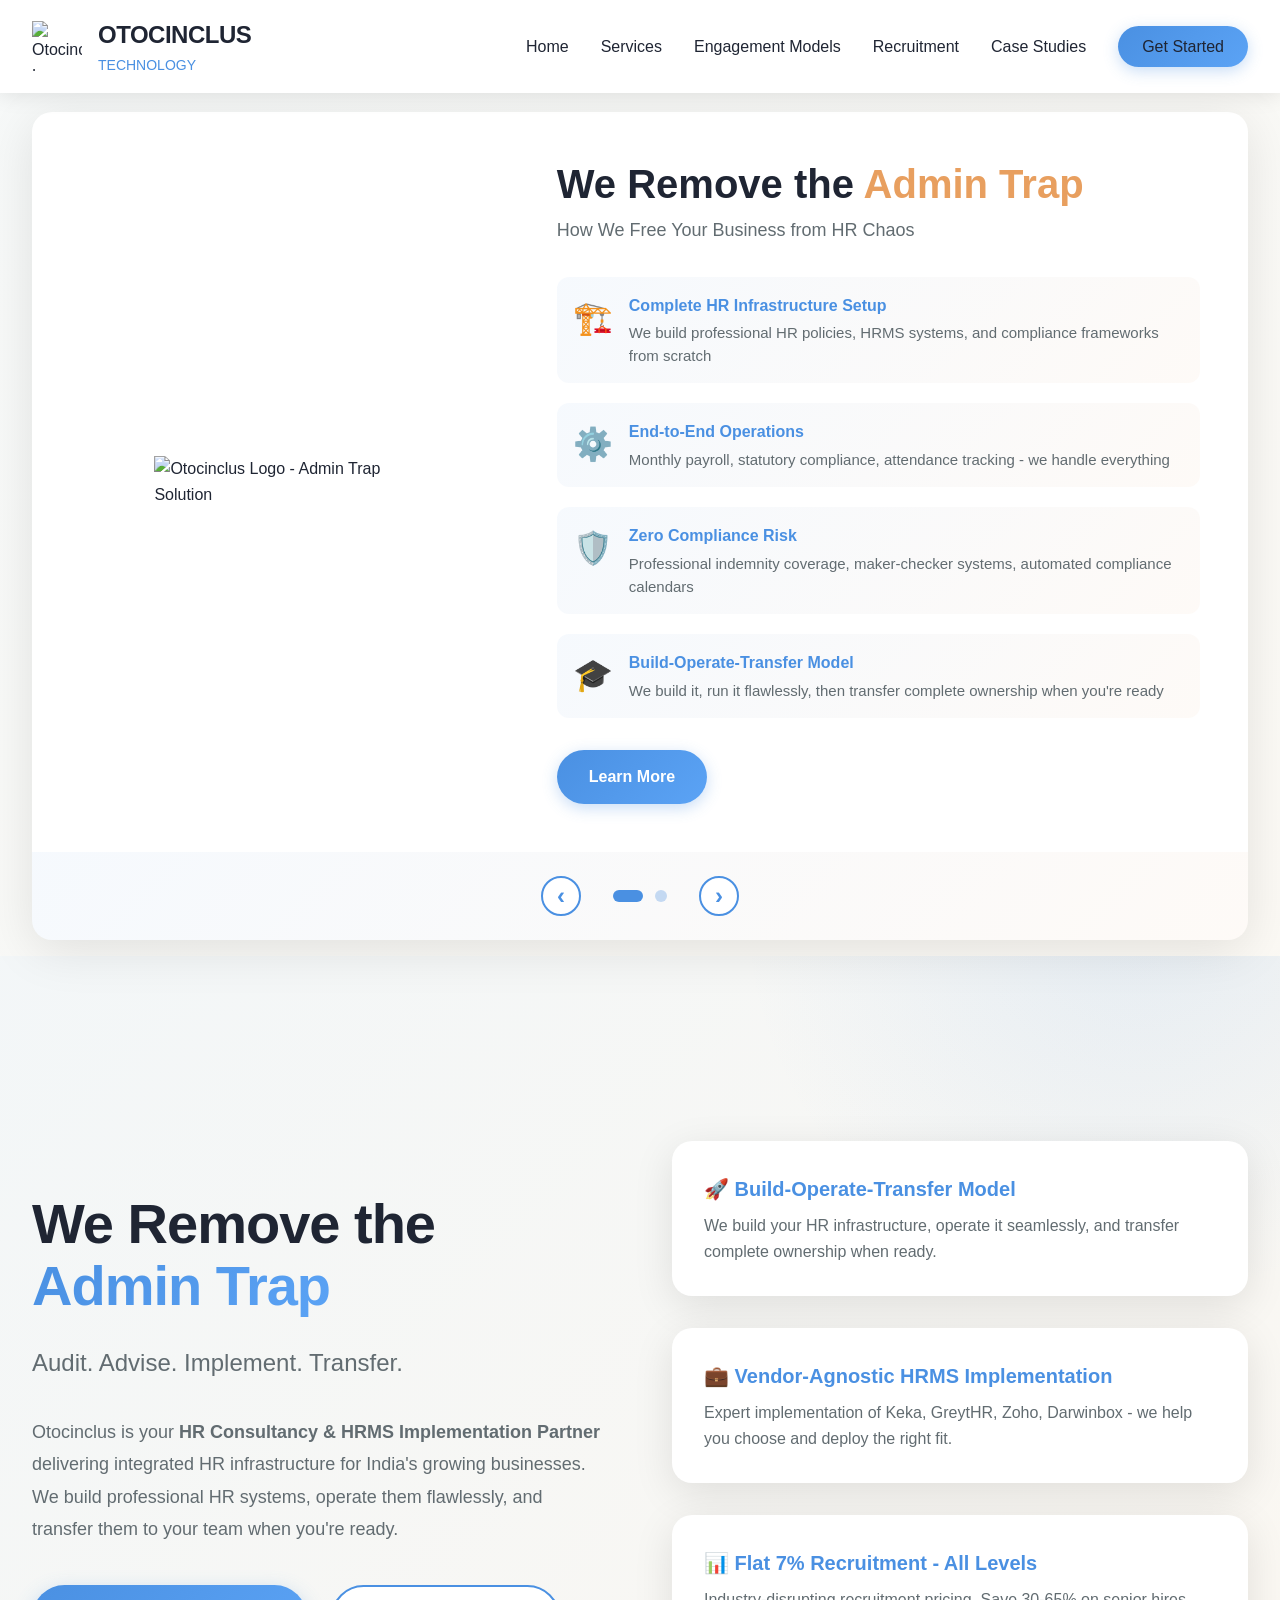
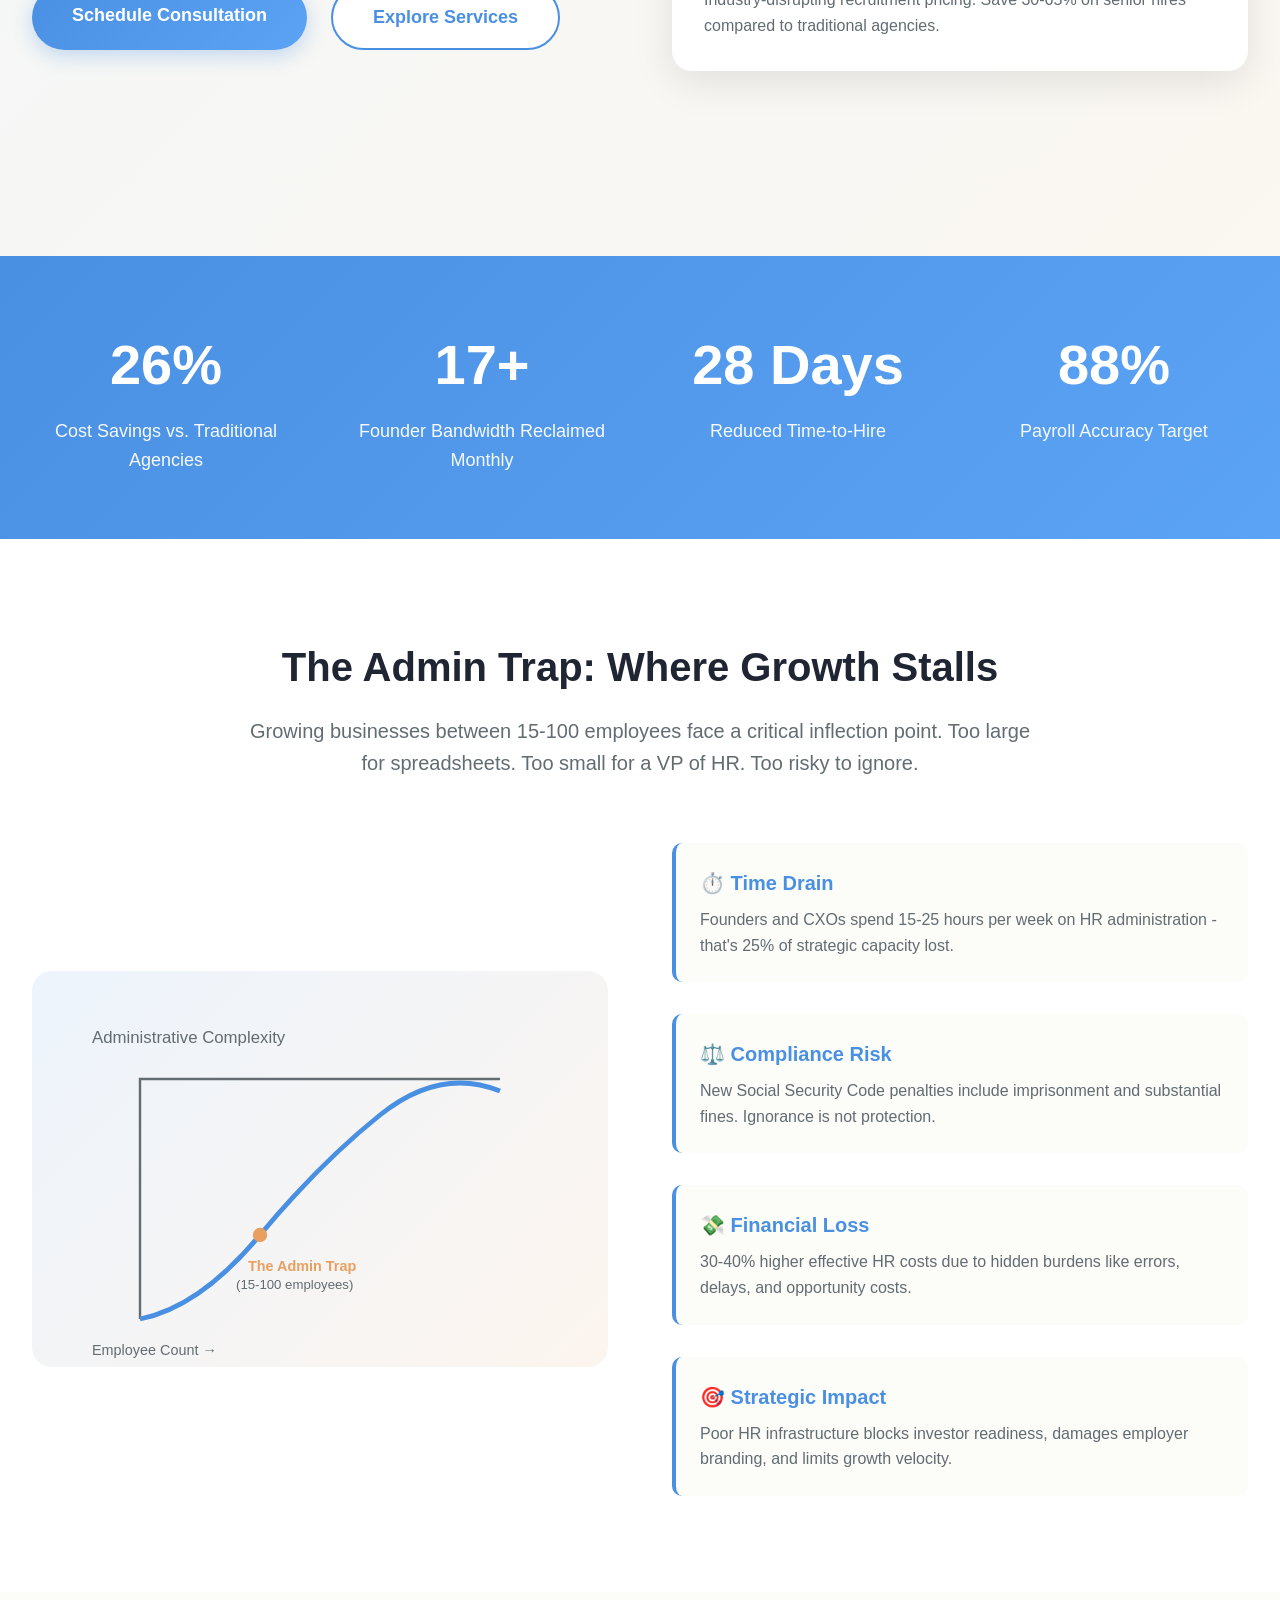
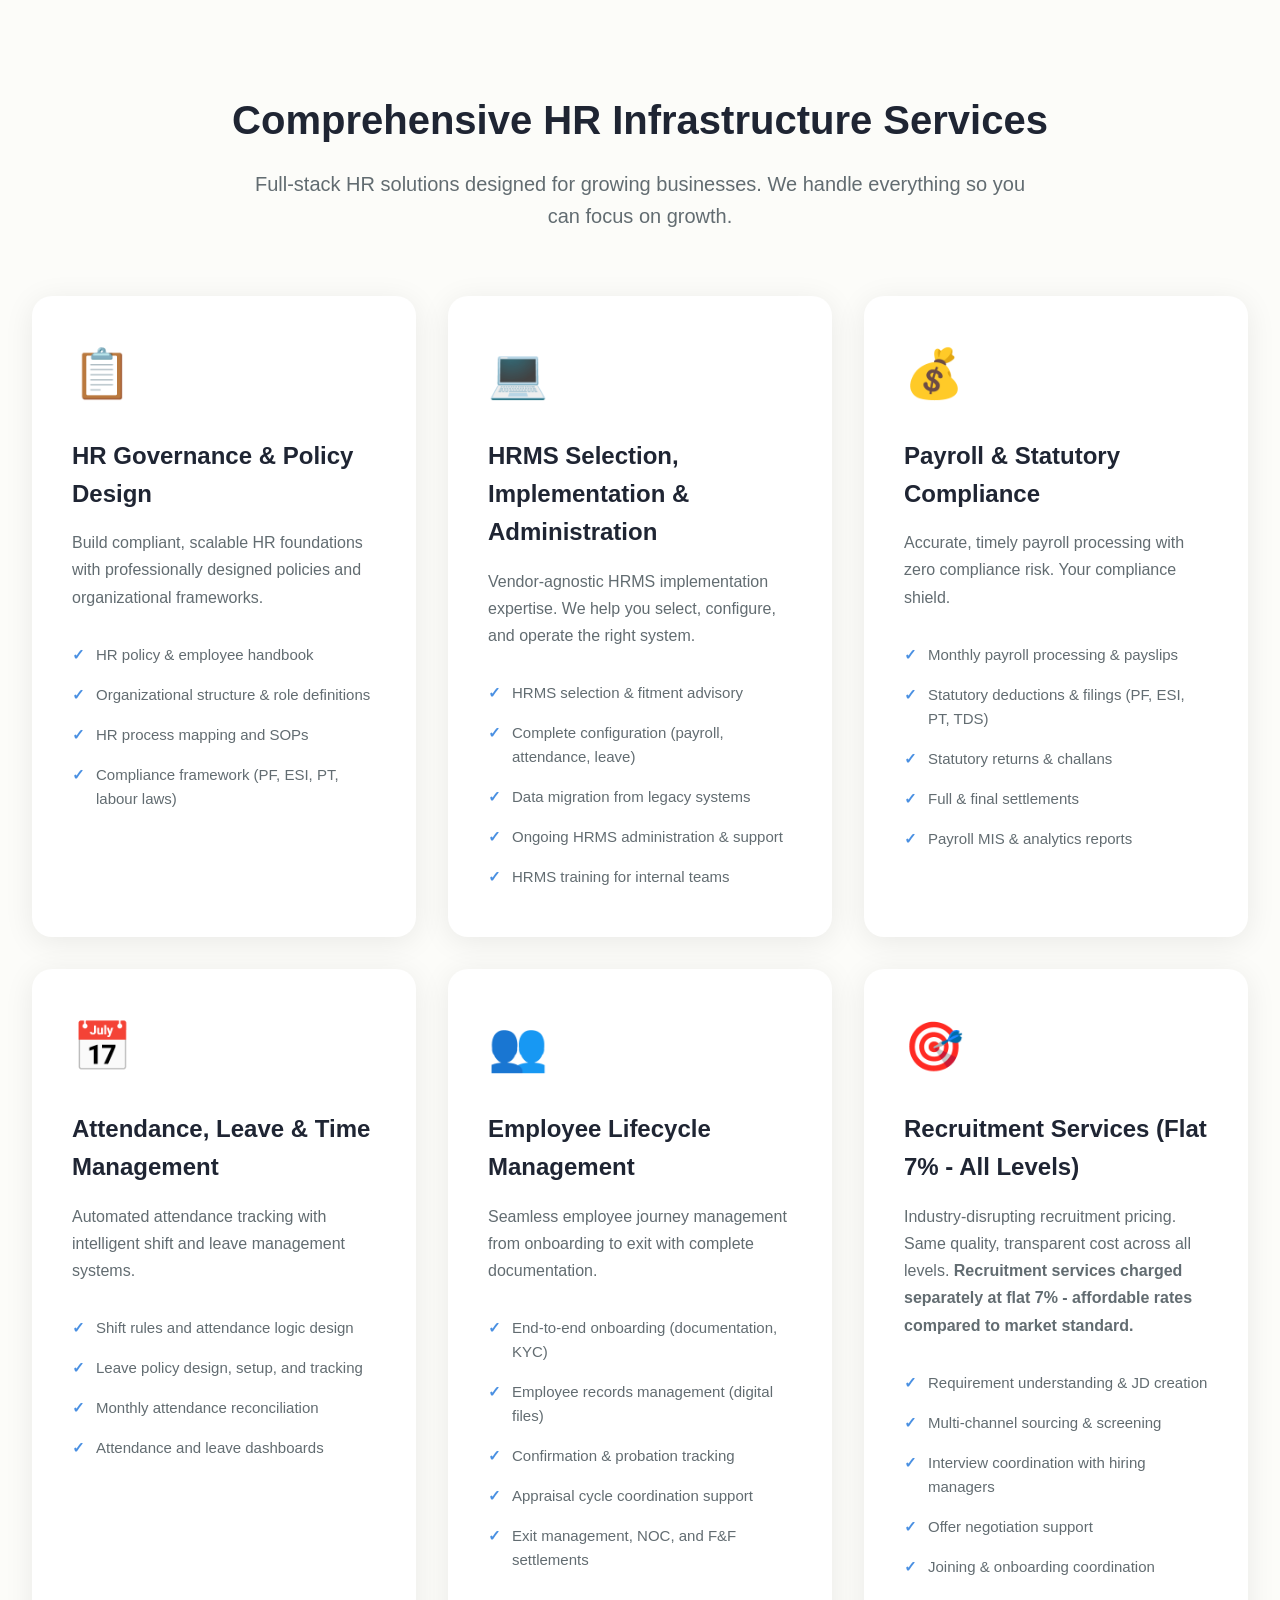
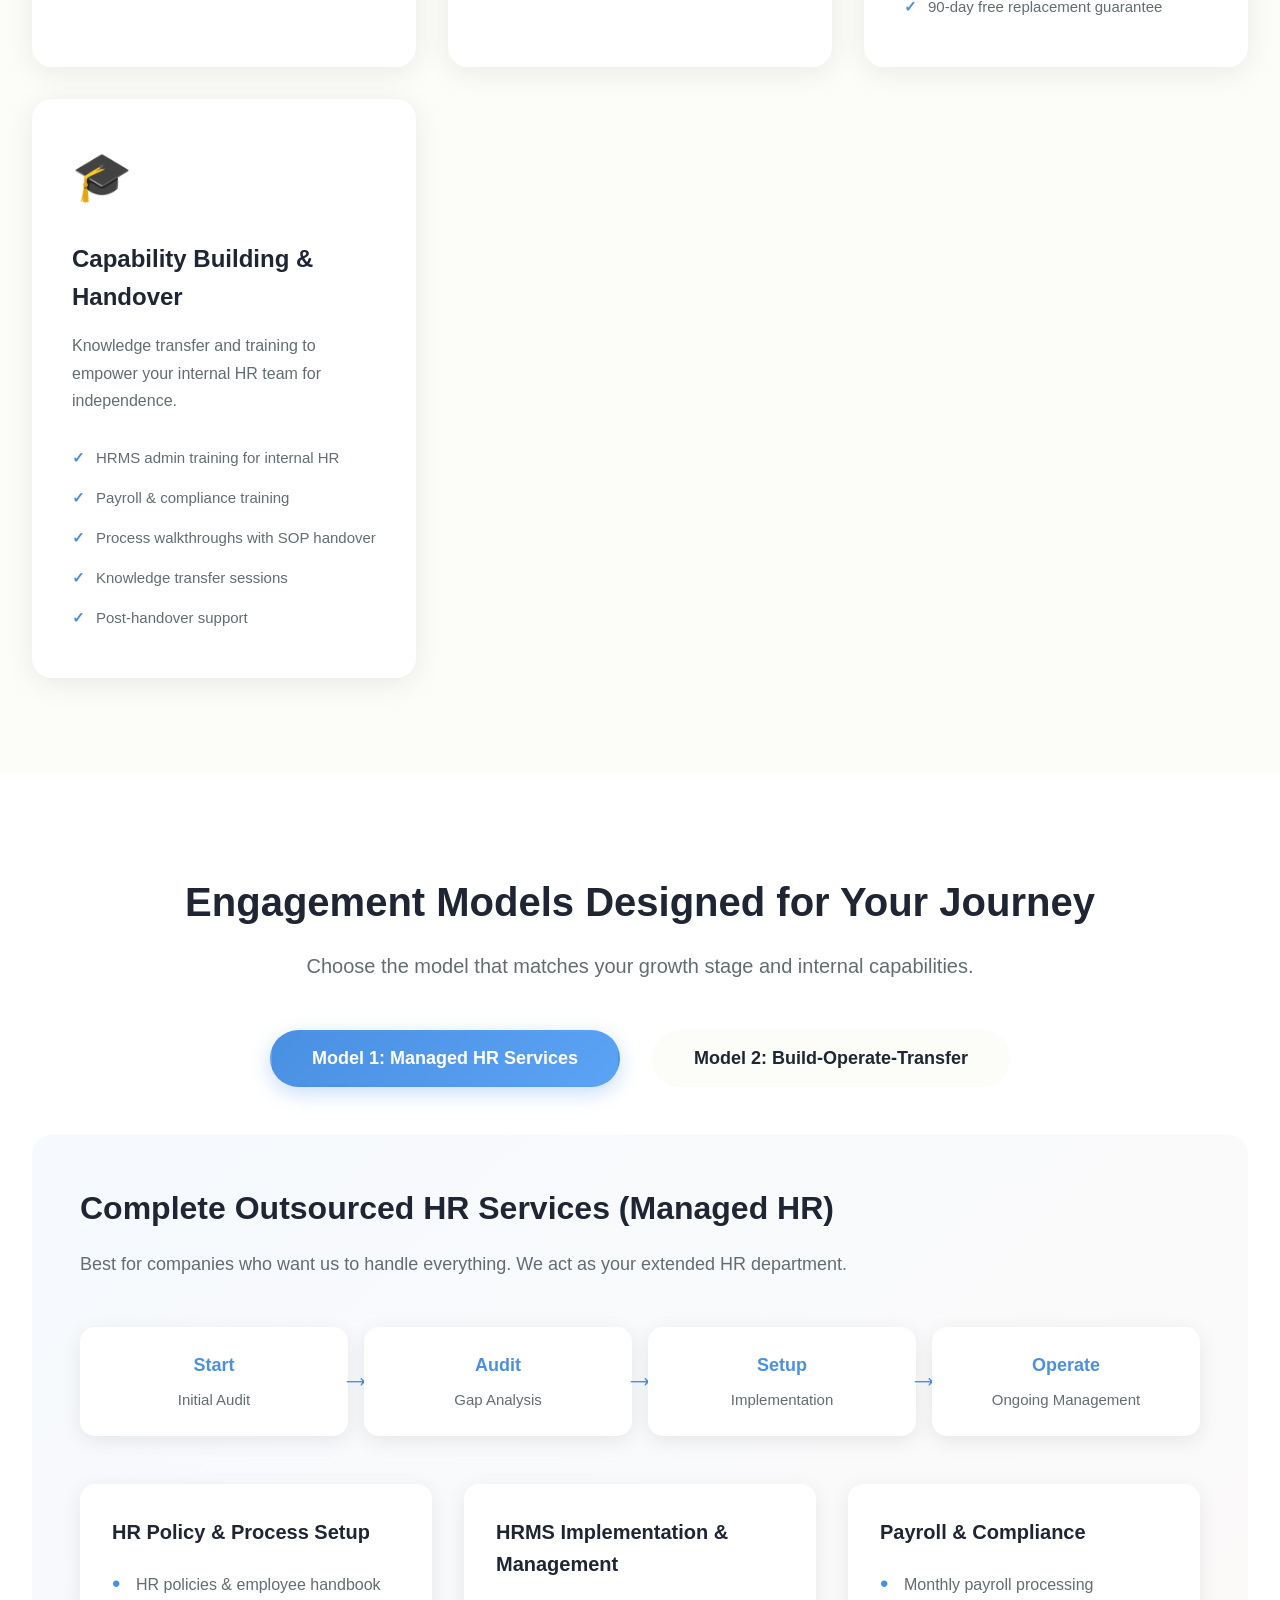
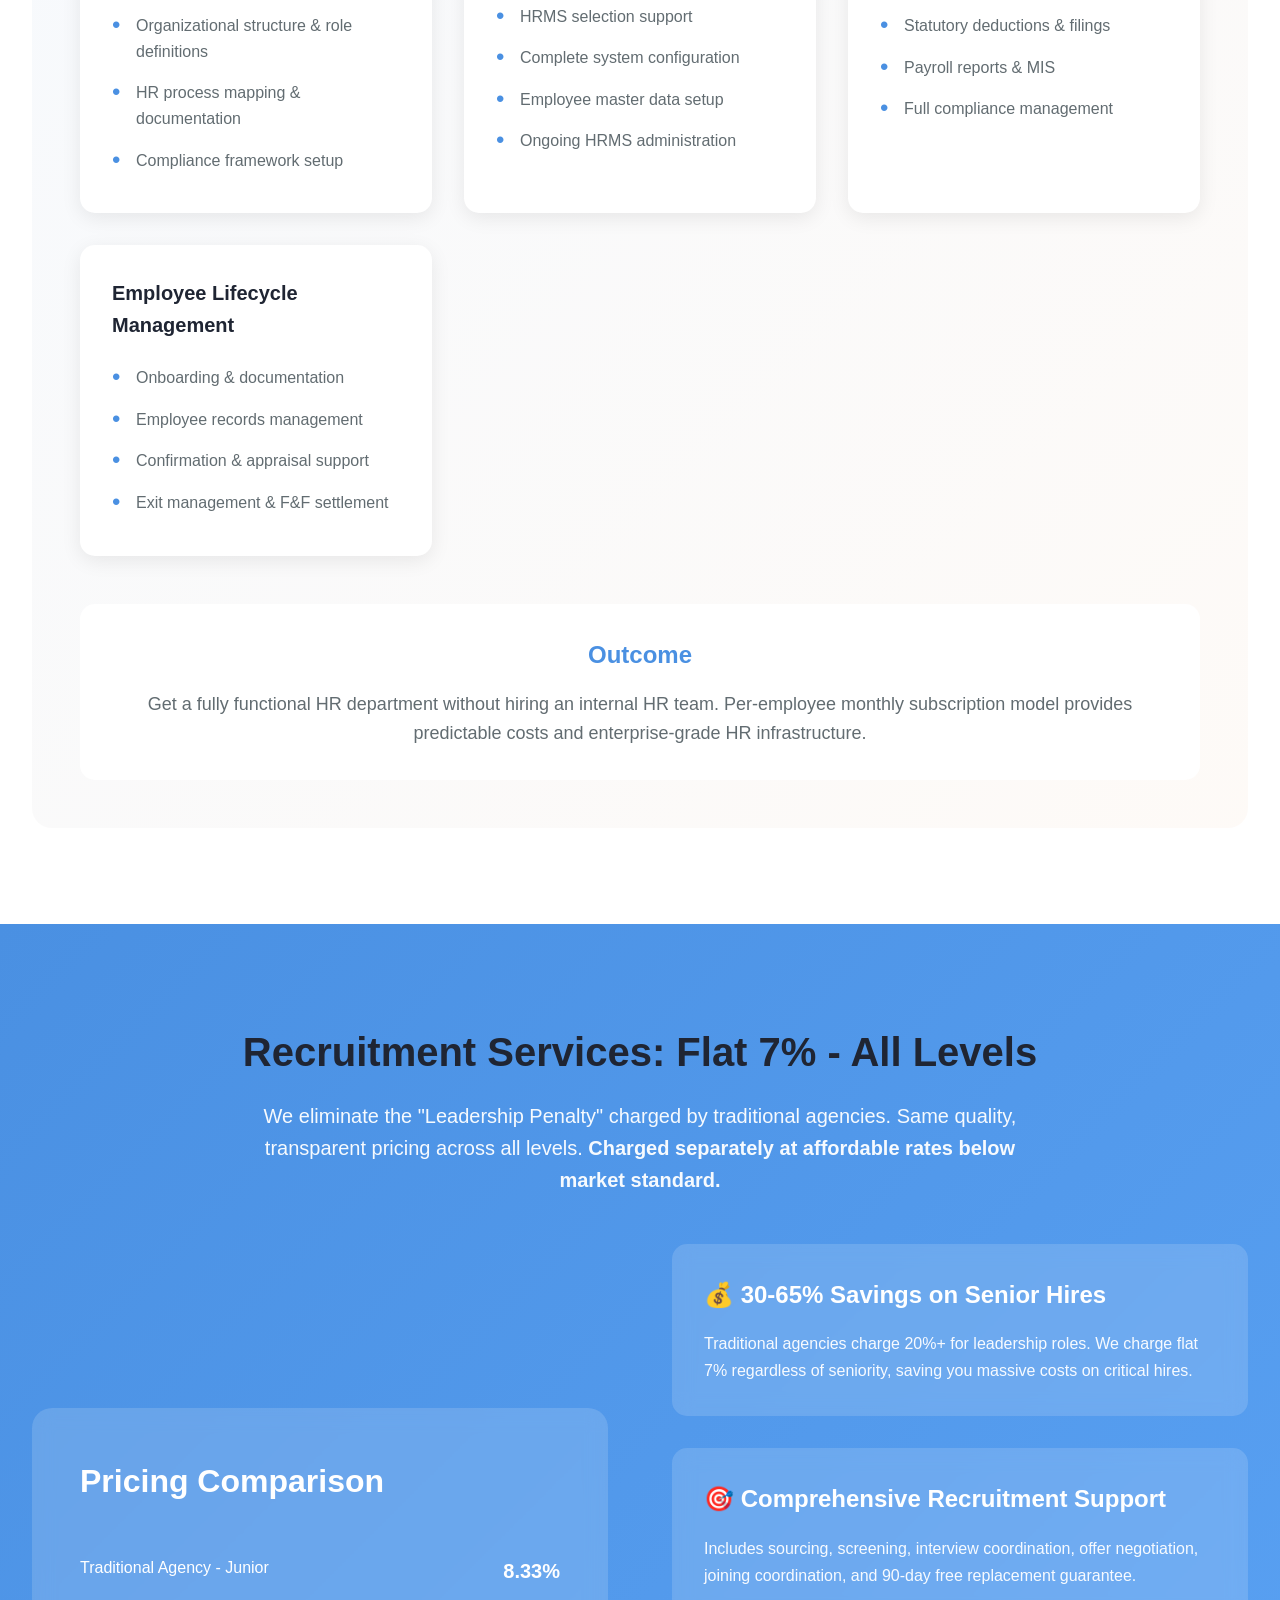
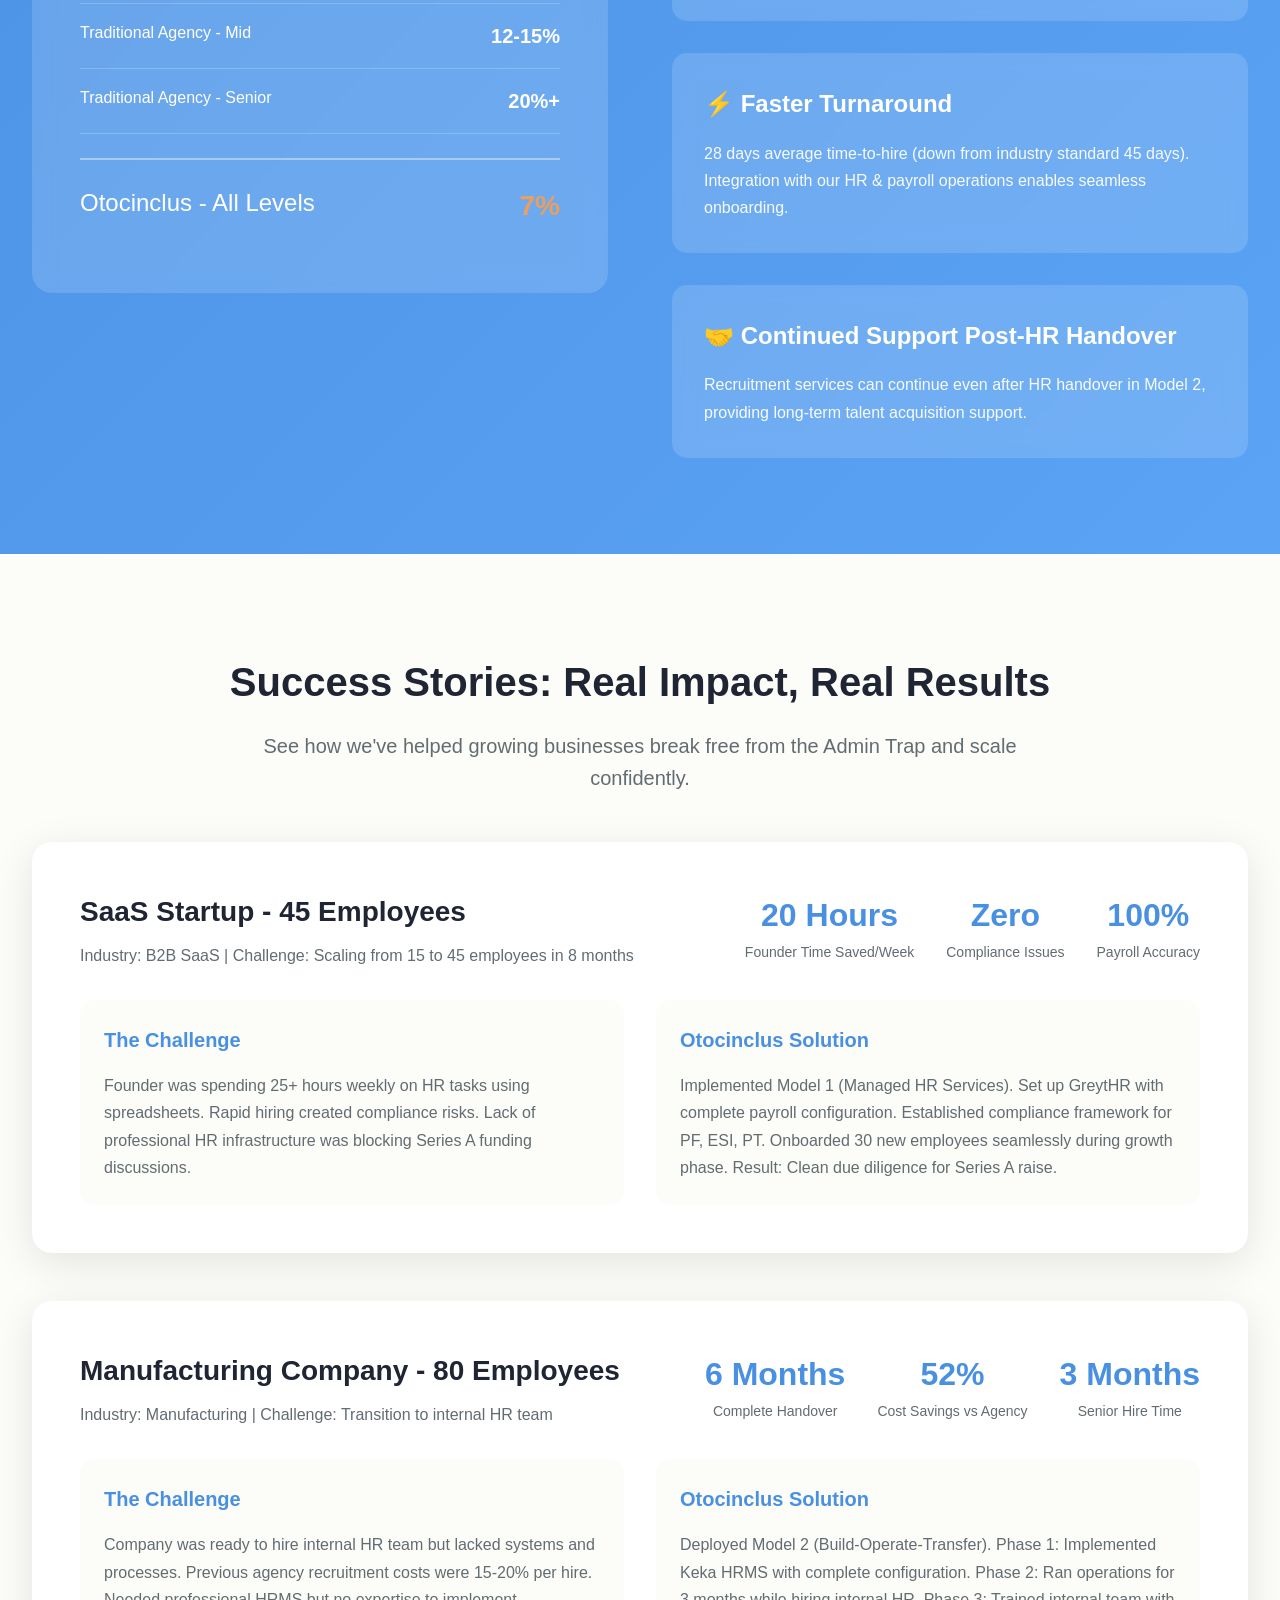
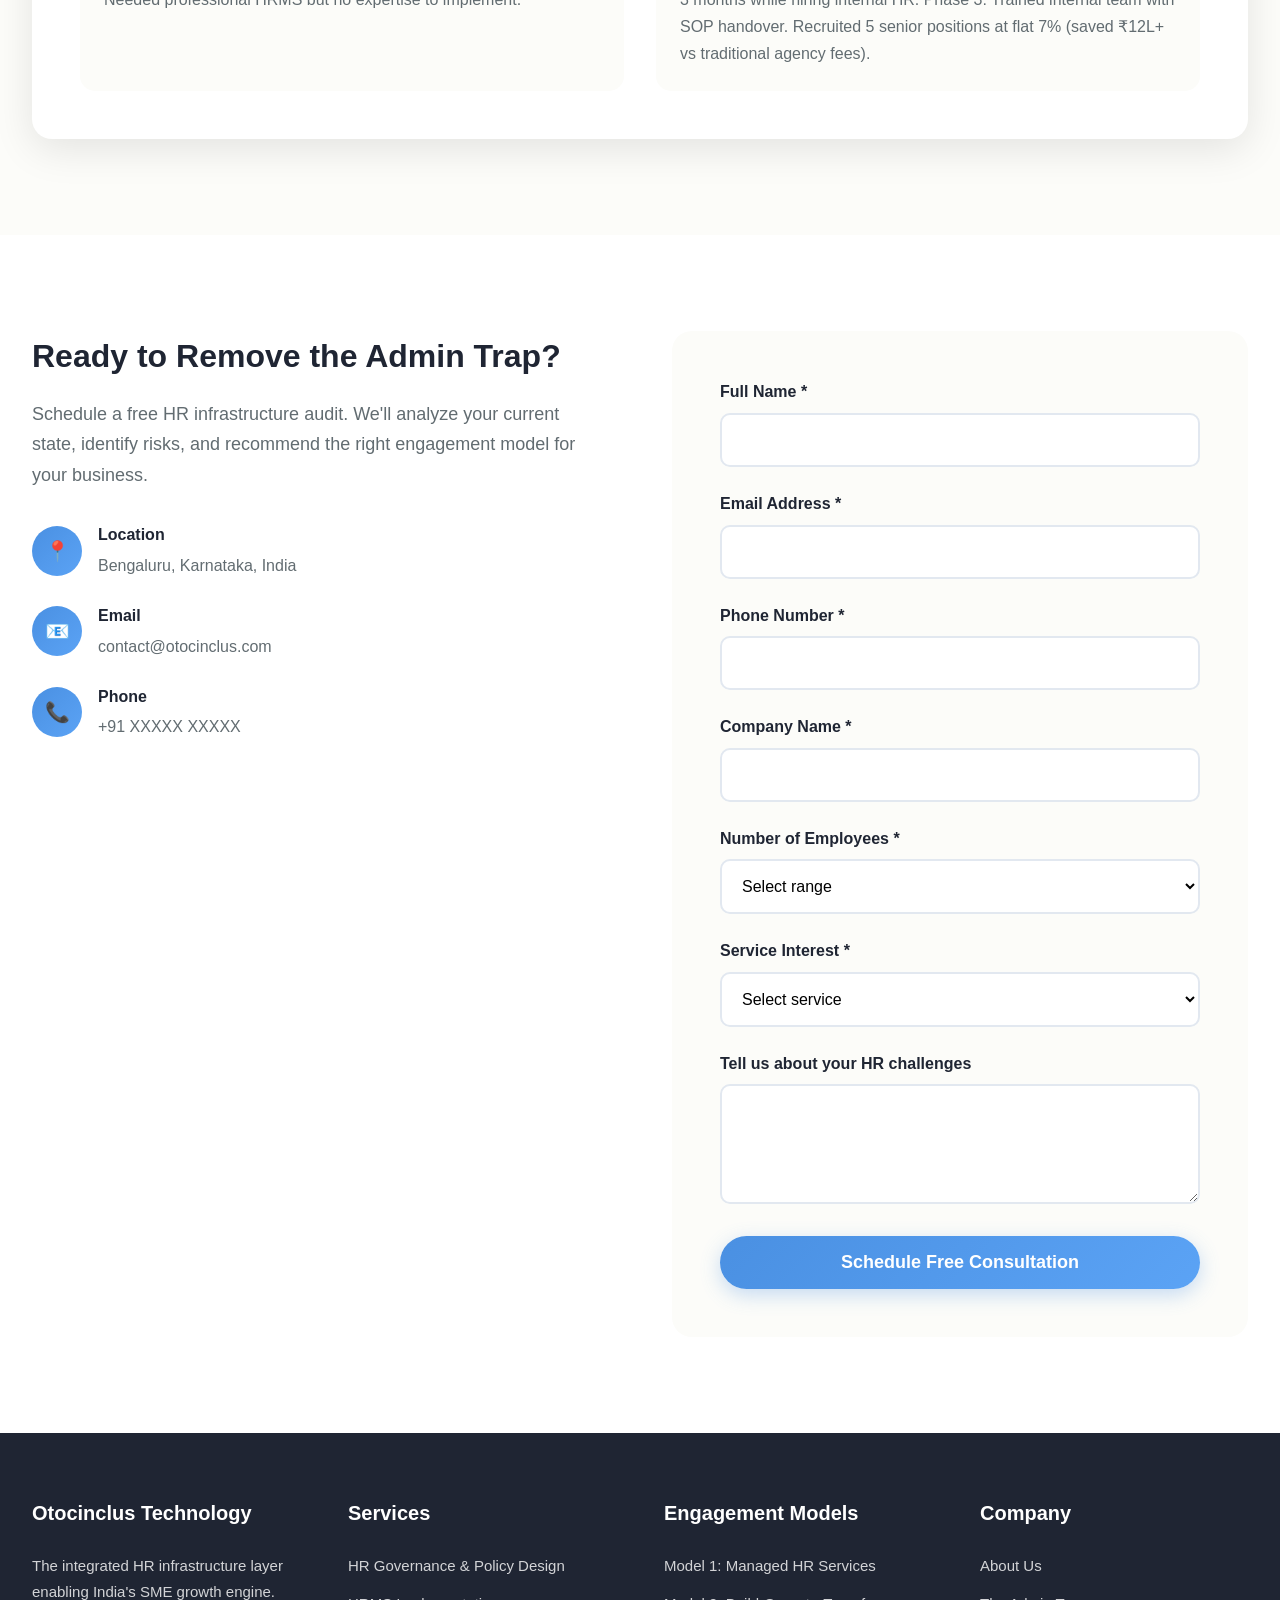
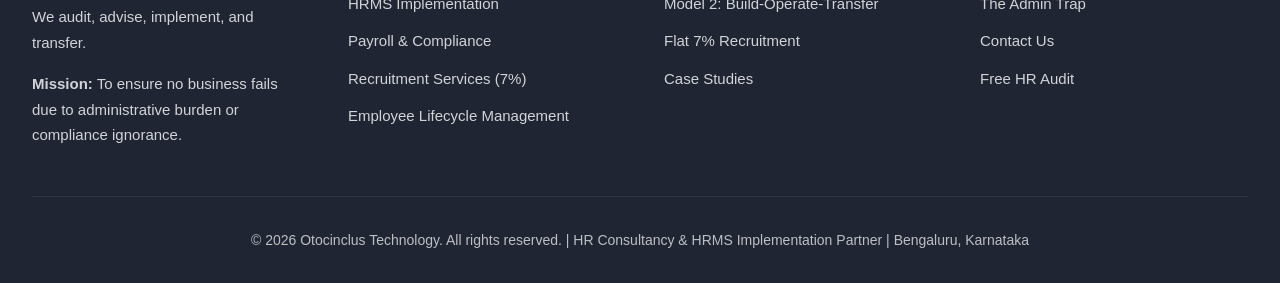
==== Otocinclus Website (4).html @ 6870ab4d "Add files via upload add website file" ====
<!DOCTYPE html>
<html lang="en">
<head>
    <meta charset="UTF-8">
    <meta name="viewport" content="width=device-width, initial-scale=1.0">
    <title>Otocinclus - HR Consultancy & HRMS Implementation Partner | Build, Operate, Transfer</title>
    <meta name="description" content="Otocinclus delivers integrated HR infrastructure for India's growing businesses. Expert HR consultancy, HRMS implementation, payroll compliance & flat 7% recruitment services. We audit, advise, implement, and transfer.">
    <meta name="keywords" content="HR consultancy, HRMS implementation, payroll services, recruitment agency, HR outsourcing, compliance management, Build-Operate-Transfer, SME HR solutions">
    <style>
        :root {
            --primary-blue: #4A90E2;
            --secondary-blue: #5BA3F5;
            --accent-orange: #E89F5F;
            --dark-navy: #1F2533;
            --light-bg: #FCFCF9;
            --text-dark: #1F2533;
            --text-light: #626C71;
            --white: #FFFFFF;
            --gradient-primary: linear-gradient(135deg, #4A90E2 0%, #5BA3F5 100%);
            --gradient-secondary: linear-gradient(135deg, #E89F5F 0%, #F5B87F 100%);
        }

        * {
            margin: 0;
            padding: 0;
            box-sizing: border-box;
        }

        html {
            scroll-behavior: smooth;
        }

        body {
            font-family: -apple-system, BlinkMacSystemFont, 'Segoe UI', 'Roboto', 'Helvetica Neue', Arial, sans-serif;
            color: var(--text-dark);
            line-height: 1.6;
            overflow-x: hidden;
            background-color: var(--light-bg);
        }

        /* Navigation */
        nav {
            position: fixed;
            top: 0;
            width: 100%;
            background: rgba(255, 255, 255, 0.95);
            backdrop-filter: blur(10px);
            box-shadow: 0 2px 20px rgba(0, 0, 0, 0.1);
            z-index: 1000;
            transition: all 0.3s ease;
        }

        nav.scrolled {
            box-shadow: 0 4px 30px rgba(0, 0, 0, 0.15);
        }

        .nav-container {
            max-width: 1400px;
            margin: 0 auto;
            padding: 1rem 2rem;
            display: flex;
            justify-content: space-between;
            align-items: center;
        }

        .logo-container {
            display: flex;
            align-items: center;
            gap: 1rem;
        }

        .logo {
            width: 50px;
            height: 50px;
            animation: float 3s ease-in-out infinite;
        }

        @keyframes float {
            0%, 100% { transform: translateY(0px); }
            50% { transform: translateY(-10px); }
        }

        .logo-text {
            display: flex;
            flex-direction: column;
        }

        .logo-text h1 {
            font-size: 1.5rem;
            font-weight: 700;
            color: var(--dark-navy);
            letter-spacing: -0.5px;
        }

        .logo-text p {
            font-size: 0.875rem;
            color: var(--primary-blue);
            font-weight: 500;
        }

        .nav-links {
            display: flex;
            list-style: none;
            gap: 2rem;
            align-items: center;
        }

        .nav-links a {
            text-decoration: none;
            color: var(--text-dark);
            font-weight: 500;
            font-size: 1rem;
            transition: color 0.3s ease;
            position: relative;
        }

        .nav-links a::after {
            content: '';
            position: absolute;
            bottom: -5px;
            left: 0;
            width: 0;
            height: 2px;
            background: var(--gradient-primary);
            transition: width 0.3s ease;
        }

        .nav-links a:hover {
            color: var(--primary-blue);
        }

        .nav-links a:hover::after {
            width: 100%;
        }

        .cta-button {
            background: var(--gradient-primary);
            color: var(--white);
            padding: 0.75rem 1.5rem;
            border-radius: 50px;
            text-decoration: none;
            font-weight: 600;
            font-size: 1rem;
            transition: transform 0.3s ease, box-shadow 0.3s ease;
            box-shadow: 0 4px 15px rgba(74, 144, 226, 0.3);
        }

        .cta-button:hover {
            transform: translateY(-2px);
            box-shadow: 0 6px 25px rgba(74, 144, 226, 0.4);
        }

        .mobile-menu {
            display: none;
            flex-direction: column;
            gap: 5px;
            cursor: pointer;
        }

        .mobile-menu span {
            width: 25px;
            height: 3px;
            background: var(--text-dark);
            border-radius: 2px;
            transition: all 0.3s ease;
        }

        /* Hero Section */
        .hero {
            min-height: 100vh;
            display: flex;
            align-items: center;
            justify-content: center;
            background: linear-gradient(135deg, rgba(74, 144, 226, 0.05) 0%, rgba(232, 159, 95, 0.05) 100%);
            padding: 6rem 2rem 4rem;
            position: relative;
            overflow: hidden;
        }

        .hero::before {
            content: '';
            position: absolute;
            top: -50%;
            right: -20%;
            width: 800px;
            height: 800px;
            background: radial-gradient(circle, rgba(74, 144, 226, 0.1) 0%, transparent 70%);
            border-radius: 50%;
            animation: pulse 8s ease-in-out infinite;
        }

        @keyframes pulse {
            0%, 100% { transform: scale(1); opacity: 0.5; }
            50% { transform: scale(1.1); opacity: 0.8; }
        }

        .hero-content {
            max-width: 1400px;
            display: grid;
            grid-template-columns: 1fr 1fr;
            gap: 4rem;
            align-items: center;
            position: relative;
            z-index: 1;
        }

        .hero-text h2 {
            font-size: 3.5rem;
            font-weight: 800;
            line-height: 1.1;
            margin-bottom: 1.5rem;
            color: var(--dark-navy);
            letter-spacing: -1px;
        }

        .hero-text .highlight {
            background: var(--gradient-primary);
            -webkit-background-clip: text;
            -webkit-text-fill-color: transparent;
            background-clip: text;
        }

        .hero-text .tagline {
            font-size: 1.5rem;
            color: var(--text-light);
            margin-bottom: 2rem;
            font-weight: 500;
        }

        .hero-text p {
            font-size: 1.125rem;
            color: var(--text-light);
            margin-bottom: 2.5rem;
            line-height: 1.8;
        }

        .hero-buttons {
            display: flex;
            gap: 1.5rem;
            flex-wrap: wrap;
        }

        .btn-primary {
            background: var(--gradient-primary);
            color: var(--white);
            padding: 1rem 2.5rem;
            border-radius: 50px;
            text-decoration: none;
            font-weight: 600;
            font-size: 1.125rem;
            transition: transform 0.3s ease, box-shadow 0.3s ease;
            box-shadow: 0 6px 20px rgba(74, 144, 226, 0.3);
            border: none;
            cursor: pointer;
        }

        .btn-primary:hover {
            transform: translateY(-3px);
            box-shadow: 0 8px 30px rgba(74, 144, 226, 0.4);
        }

        .btn-secondary {
            background: var(--white);
            color: var(--primary-blue);
            padding: 1rem 2.5rem;
            border-radius: 50px;
            text-decoration: none;
            font-weight: 600;
            font-size: 1.125rem;
            border: 2px solid var(--primary-blue);
            transition: all 0.3s ease;
            cursor: pointer;
        }

        .btn-secondary:hover {
            background: var(--primary-blue);
            color: var(--white);
            transform: translateY(-3px);
        }

        .hero-visual {
            position: relative;
            perspective: 1000px;
        }

        .floating-card {
            background: var(--white);
            border-radius: 20px;
            padding: 2rem;
            box-shadow: 0 10px 40px rgba(0, 0, 0, 0.1);
            margin-bottom: 2rem;
            transition: transform 0.5s ease;
            transform-style: preserve-3d;
        }

        .floating-card:hover {
            transform: translateZ(20px) rotateY(5deg);
        }

        .floating-card h3 {
            font-size: 1.25rem;
            color: var(--primary-blue);
            margin-bottom: 0.5rem;
        }

        .floating-card p {
            font-size: 1rem;
            color: var(--text-light);
        }

        /* Stats Section */
        .stats {
            background: var(--gradient-primary);
            padding: 4rem 2rem;
            color: var(--white);
        }

        .stats-container {
            max-width: 1400px;
            margin: 0 auto;
            display: grid;
            grid-template-columns: repeat(auto-fit, minmax(250px, 1fr));
            gap: 3rem;
            text-align: center;
        }

        .stat-item h3 {
            font-size: 3.5rem;
            font-weight: 800;
            margin-bottom: 0.5rem;
        }

        .stat-item p {
            font-size: 1.125rem;
            opacity: 0.95;
            font-weight: 500;
        }

        /* Admin Trap Section */
        .admin-trap {
            padding: 6rem 2rem;
            background: var(--white);
        }

        .admin-trap-container {
            max-width: 1400px;
            margin: 0 auto;
        }

        .section-title {
            text-align: center;
            margin-bottom: 3rem;
        }

        .section-title h2 {
            font-size: 2.5rem;
            font-weight: 800;
            color: var(--dark-navy);
            margin-bottom: 1rem;
        }

        .section-title p {
            font-size: 1.25rem;
            color: var(--text-light);
            max-width: 800px;
            margin: 0 auto;
        }

        .admin-trap-content {
            display: grid;
            grid-template-columns: 1fr 1fr;
            gap: 4rem;
            align-items: center;
            margin-top: 4rem;
        }

        .trap-visual {
            background: linear-gradient(135deg, rgba(74, 144, 226, 0.1) 0%, rgba(232, 159, 95, 0.1) 100%);
            border-radius: 20px;
            padding: 3rem;
            position: relative;
        }

        .trap-visual .chart {
            width: 100%;
            height: 300px;
            position: relative;
        }

        .trap-points {
            display: flex;
            flex-direction: column;
            gap: 2rem;
        }

        .trap-point {
            background: var(--light-bg);
            border-left: 4px solid var(--primary-blue);
            padding: 1.5rem;
            border-radius: 10px;
            transition: transform 0.3s ease, box-shadow 0.3s ease;
        }

        .trap-point:hover {
            transform: translateX(10px);
            box-shadow: 0 5px 20px rgba(0, 0, 0, 0.1);
        }

        .trap-point h4 {
            font-size: 1.25rem;
            color: var(--primary-blue);
            margin-bottom: 0.5rem;
        }

        .trap-point p {
            color: var(--text-light);
            font-size: 1rem;
        }

        /* Services Section */
        .services {
            padding: 6rem 2rem;
            background: var(--light-bg);
        }

        .services-container {
            max-width: 1400px;
            margin: 0 auto;
        }

        .services-grid {
            display: grid;
            grid-template-columns: repeat(auto-fit, minmax(320px, 1fr));
            gap: 2rem;
            margin-top: 4rem;
        }

        .service-card {
            background: var(--white);
            border-radius: 20px;
            padding: 2.5rem;
            box-shadow: 0 5px 30px rgba(0, 0, 0, 0.08);
            transition: transform 0.3s ease, box-shadow 0.3s ease;
            position: relative;
            overflow: hidden;
        }

        .service-card::before {
            content: '';
            position: absolute;
            top: 0;
            left: 0;
            width: 100%;
            height: 4px;
            background: var(--gradient-primary);
            transform: scaleX(0);
            transition: transform 0.3s ease;
        }

        .service-card:hover {
            transform: translateY(-10px);
            box-shadow: 0 15px 50px rgba(0, 0, 0, 0.15);
        }

        .service-card:hover::before {
            transform: scaleX(1);
        }

        .service-icon {
            font-size: 3rem;
            margin-bottom: 1.5rem;
        }

        .service-card h3 {
            font-size: 1.5rem;
            color: var(--dark-navy);
            margin-bottom: 1rem;
            font-weight: 700;
        }

        .service-card p {
            color: var(--text-light);
            font-size: 1rem;
            margin-bottom: 1.5rem;
            line-height: 1.7;
        }

        .service-card ul {
            list-style: none;
            margin-top: 1rem;
        }

        .service-card ul li {
            padding: 0.5rem 0;
            color: var(--text-light);
            font-size: 0.9375rem;
            position: relative;
            padding-left: 1.5rem;
        }

        .service-card ul li::before {
            content: '✓';
            position: absolute;
            left: 0;
            color: var(--primary-blue);
            font-weight: bold;
        }

        .learn-more {
            color: var(--primary-blue);
            font-weight: 600;
            text-decoration: none;
            display: inline-flex;
            align-items: center;
            gap: 0.5rem;
            transition: gap 0.3s ease;
        }

        .learn-more:hover {
            gap: 1rem;
        }

        /* Models Section */
        .models {
            padding: 6rem 2rem;
            background: var(--white);
        }

        .models-container {
            max-width: 1400px;
            margin: 0 auto;
        }

        .models-tabs {
            display: flex;
            justify-content: center;
            gap: 2rem;
            margin-top: 3rem;
            margin-bottom: 3rem;
            flex-wrap: wrap;
        }

        .tab-button {
            background: var(--light-bg);
            color: var(--text-dark);
            padding: 1rem 2.5rem;
            border-radius: 50px;
            border: 2px solid transparent;
            font-weight: 600;
            font-size: 1.125rem;
            cursor: pointer;
            transition: all 0.3s ease;
        }

        .tab-button.active {
            background: var(--gradient-primary);
            color: var(--white);
            box-shadow: 0 6px 20px rgba(74, 144, 226, 0.3);
        }

        .tab-content {
            display: none;
        }

        .tab-content.active {
            display: block;
            animation: fadeIn 0.5s ease;
        }

        @keyframes fadeIn {
            from { opacity: 0; transform: translateY(20px); }
            to { opacity: 1; transform: translateY(0); }
        }

        .model-content {
            background: linear-gradient(135deg, rgba(74, 144, 226, 0.05) 0%, rgba(232, 159, 95, 0.05) 100%);
            border-radius: 20px;
            padding: 3rem;
        }

        .model-flow {
            display: flex;
            justify-content: space-between;
            align-items: center;
            margin: 3rem 0;
            flex-wrap: wrap;
            gap: 1rem;
        }

        .flow-step {
            background: var(--white);
            border-radius: 15px;
            padding: 1.5rem;
            text-align: center;
            flex: 1;
            min-width: 150px;
            box-shadow: 0 5px 20px rgba(0, 0, 0, 0.08);
            position: relative;
        }

        .flow-step::after {
            content: '→';
            position: absolute;
            right: -1.5rem;
            top: 50%;
            transform: translateY(-50%);
            font-size: 2rem;
            color: var(--primary-blue);
        }

        .flow-step:last-child::after {
            display: none;
        }

        .flow-step h4 {
            font-size: 1.125rem;
            color: var(--primary-blue);
            margin-bottom: 0.5rem;
        }

        .flow-step p {
            font-size: 0.9375rem;
            color: var(--text-light);
        }

        .model-features {
            display: grid;
            grid-template-columns: repeat(auto-fit, minmax(280px, 1fr));
            gap: 2rem;
            margin-top: 3rem;
        }

        .feature-box {
            background: var(--white);
            border-radius: 15px;
            padding: 2rem;
            box-shadow: 0 5px 20px rgba(0, 0, 0, 0.08);
        }

        .feature-box h4 {
            font-size: 1.25rem;
            color: var(--dark-navy);
            margin-bottom: 1rem;
        }

        .feature-box ul {
            list-style: none;
        }

        .feature-box ul li {
            padding: 0.5rem 0;
            color: var(--text-light);
            position: relative;
            padding-left: 1.5rem;
        }

        .feature-box ul li::before {
            content: '•';
            position: absolute;
            left: 0;
            color: var(--primary-blue);
            font-size: 1.5rem;
            line-height: 1;
        }

        /* Recruitment Section */
        .recruitment {
            padding: 6rem 2rem;
            background: var(--gradient-primary);
            color: var(--white);
        }

        .recruitment-container {
            max-width: 1400px;
            margin: 0 auto;
        }

        .recruitment-content {
            display: grid;
            grid-template-columns: 1fr 1fr;
            gap: 4rem;
            align-items: center;
            margin-top: 3rem;
        }

        .pricing-comparison {
            background: rgba(255, 255, 255, 0.15);
            backdrop-filter: blur(10px);
            border-radius: 20px;
            padding: 3rem;
        }

        .pricing-comparison h3 {
            font-size: 2rem;
            margin-bottom: 2rem;
        }

        .comparison-item {
            display: flex;
            justify-content: space-between;
            padding: 1rem 0;
            border-bottom: 1px solid rgba(255, 255, 255, 0.2);
        }

        .comparison-item:last-child {
            border-bottom: none;
        }

        .comparison-item span:first-child {
            font-weight: 500;
        }

        .comparison-item span:last-child {
            font-weight: 700;
            font-size: 1.25rem;
        }

        .recruitment-benefits {
            display: flex;
            flex-direction: column;
            gap: 2rem;
        }

        .benefit-item {
            background: rgba(255, 255, 255, 0.15);
            backdrop-filter: blur(10px);
            border-radius: 15px;
            padding: 2rem;
        }

        .benefit-item h4 {
            font-size: 1.5rem;
            margin-bottom: 1rem;
        }

        .benefit-item p {
            font-size: 1rem;
            line-height: 1.7;
            opacity: 0.95;
        }

        /* Case Studies */
        .case-studies {
            padding: 6rem 2rem;
            background: var(--light-bg);
        }

        .case-studies-container {
            max-width: 1400px;
            margin: 0 auto;
        }

        .case-study-card {
            background: var(--white);
            border-radius: 20px;
            padding: 3rem;
            margin-top: 3rem;
            box-shadow: 0 10px 40px rgba(0, 0, 0, 0.1);
        }

        .case-study-header {
            display: flex;
            justify-content: space-between;
            align-items: start;
            margin-bottom: 2rem;
            flex-wrap: wrap;
            gap: 2rem;
        }

        .case-study-info h3 {
            font-size: 1.75rem;
            color: var(--dark-navy);
            margin-bottom: 0.5rem;
        }

        .case-study-info p {
            color: var(--text-light);
            font-size: 1rem;
        }

        .case-study-metrics {
            display: flex;
            gap: 2rem;
        }

        .metric {
            text-align: center;
        }

        .metric h4 {
            font-size: 2rem;
            color: var(--primary-blue);
            font-weight: 800;
        }

        .metric p {
            font-size: 0.875rem;
            color: var(--text-light);
        }

        .case-study-body {
            display: grid;
            grid-template-columns: 1fr 1fr;
            gap: 2rem;
            margin-top: 2rem;
        }

        .challenge, .solution {
            padding: 1.5rem;
            background: var(--light-bg);
            border-radius: 15px;
        }

        .challenge h4, .solution h4 {
            color: var(--primary-blue);
            margin-bottom: 1rem;
            font-size: 1.25rem;
        }

        .challenge p, .solution p {
            color: var(--text-light);
            line-height: 1.7;
        }

        /* Contact Section */
        .contact {
            padding: 6rem 2rem;
            background: var(--white);
        }

        .contact-container {
            max-width: 1400px;
            margin: 0 auto;
            display: grid;
            grid-template-columns: 1fr 1fr;
            gap: 4rem;
        }

        .contact-info h3 {
            font-size: 2rem;
            color: var(--dark-navy);
            margin-bottom: 1rem;
        }

        .contact-info p {
            color: var(--text-light);
            font-size: 1.125rem;
            margin-bottom: 2rem;
            line-height: 1.7;
        }

        .contact-details {
            display: flex;
            flex-direction: column;
            gap: 1.5rem;
            margin-top: 2rem;
        }

        .contact-item {
            display: flex;
            align-items: center;
            gap: 1rem;
        }

        .contact-icon {
            width: 50px;
            height: 50px;
            background: var(--gradient-primary);
            border-radius: 50%;
            display: flex;
            align-items: center;
            justify-content: center;
            color: var(--white);
            font-size: 1.25rem;
        }

        .contact-item-text h4 {
            font-size: 1rem;
            color: var(--dark-navy);
            margin-bottom: 0.25rem;
        }

        .contact-item-text p {
            font-size: 1rem;
            color: var(--text-light);
            margin: 0;
        }

        .contact-form {
            background: var(--light-bg);
            padding: 3rem;
            border-radius: 20px;
        }

        .form-group {
            margin-bottom: 1.5rem;
        }

        .form-group label {
            display: block;
            font-weight: 600;
            margin-bottom: 0.5rem;
            color: var(--dark-navy);
            font-size: 1rem;
        }

        .form-group input,
        .form-group textarea,
        .form-group select {
            width: 100%;
            padding: 1rem;
            border: 2px solid #E2E8F0;
            border-radius: 10px;
            font-size: 1rem;
            font-family: inherit;
            transition: border-color 0.3s ease;
            background: var(--white);
        }

        .form-group input:focus,
        .form-group textarea:focus,
        .form-group select:focus {
            outline: none;
            border-color: var(--primary-blue);
        }

        .form-group textarea {
            resize: vertical;
            min-height: 120px;
        }

        .submit-btn {
            background: var(--gradient-primary);
            color: var(--white);
            padding: 1rem 3rem;
            border-radius: 50px;
            border: none;
            font-weight: 600;
            font-size: 1.125rem;
            cursor: pointer;
            transition: transform 0.3s ease, box-shadow 0.3s ease;
            box-shadow: 0 6px 20px rgba(74, 144, 226, 0.3);
            width: 100%;
        }

        .submit-btn:hover {
            transform: translateY(-3px);
            box-shadow: 0 8px 30px rgba(74, 144, 226, 0.4);
        }

        /* Footer */
        footer {
            background: var(--dark-navy);
            color: var(--white);
            padding: 4rem 2rem 2rem;
        }

        .footer-container {
            max-width: 1400px;
            margin: 0 auto;
            display: grid;
            grid-template-columns: repeat(auto-fit, minmax(250px, 1fr));
            gap: 3rem;
            margin-bottom: 3rem;
        }

        .footer-section h4 {
            font-size: 1.25rem;
            margin-bottom: 1.5rem;
        }

        .footer-section p {
            opacity: 0.8;
            line-height: 1.7;
            font-size: 0.9375rem;
        }

        .footer-links {
            list-style: none;
        }

        .footer-links li {
            margin-bottom: 0.75rem;
        }

        .footer-links a {
            color: var(--white);
            text-decoration: none;
            opacity: 0.8;
            transition: opacity 0.3s ease;
            font-size: 0.9375rem;
        }

        .footer-links a:hover {
            opacity: 1;
        }

        .footer-bottom {
            border-top: 1px solid rgba(255, 255, 255, 0.1);
            padding-top: 2rem;
            text-align: center;
            opacity: 0.7;
            font-size: 0.875rem;
        }

        /* Responsive Design */
        @media (max-width: 968px) {
            .nav-links {
                display: none;
            }

            .mobile-menu {
                display: flex;
            }

            .hero-content,
            .admin-trap-content,
            .recruitment-content,
            .contact-container,
            .case-study-body {
                grid-template-columns: 1fr;
            }

            .hero-text h2 {
                font-size: 2.5rem;
            }

            .hero-text .tagline {
                font-size: 1.25rem;
            }

            .section-title h2 {
                font-size: 2rem;
            }

            .flow-step::after {
                display: none;
            }

            .model-flow {
                flex-direction: column;
            }
        }

        @media (max-width: 640px) {
            .hero-text h2 {
                font-size: 2rem;
            }

            .stat-item h3 {
                font-size: 2.5rem;
            }

            .services-grid,
            .model-features {
                grid-template-columns: 1fr;
            }
        }

        /* Scroll Animations */
        .fade-in {
            opacity: 0;
            transform: translateY(30px);
            transition: opacity 0.6s ease, transform 0.6s ease;
        }

        .fade-in.visible {
            opacity: 1;
            transform: translateY(0);
        }

        /* Loading Animation */
        @keyframes rotate {
            from { transform: rotate(0deg); }
            to { transform: rotate(360deg); }
        }

        .logo:hover {
            animation: rotate 1s ease-in-out;
        }

        @keyframes logoFloat {
            0%, 100% { transform: translateY(0px); }
            50% { transform: translateY(-15px); }
        }

        /* Core Values Slideshow */
        .core-values {
            background: linear-gradient(135deg, rgba(74, 144, 226, 0.03) 0%, rgba(232, 159, 95, 0.03) 100%);
            padding: 2rem 0 1rem;
            margin-top: 80px;
        }

        .core-values-container {
            max-width: 1400px;
            margin: 0 auto;
            padding: 0 2rem;
        }

        .slideshow-wrapper {
            position: relative;
            overflow: hidden;
            border-radius: 20px;
            background: var(--white);
            box-shadow: 0 10px 50px rgba(0, 0, 0, 0.1);
        }

        .slide {
            display: none;
            animation: slideIn 0.5s ease;
        }

        .slide.active {
            display: block;
        }

        @keyframes slideIn {
            from { opacity: 0; transform: translateX(30px); }
            to { opacity: 1; transform: translateX(0); }
        }

        .slide-content {
            display: grid;
            grid-template-columns: 1fr 1.5fr;
            gap: 3rem;
            padding: 3rem;
            align-items: center;
            min-height: 500px;
        }

        .slide-graphic {
            display: flex;
            align-items: center;
            justify-content: center;
            padding: 2rem;
        }

        .slide-graphic svg {
            width: 100%;
            max-width: 300px;
            height: auto;
        }

        .slide-text h2 {
            font-size: 2.5rem;
            font-weight: 800;
            color: var(--dark-navy);
            margin-bottom: 0.5rem;
            line-height: 1.2;
        }

        .highlight-orange {
            color: #E89F5F;
        }

        .slide-text .subtitle {
            font-size: 1.125rem;
            color: var(--text-light);
            margin-bottom: 2rem;
            font-weight: 500;
        }

        .how-points {
            display: flex;
            flex-direction: column;
            gap: 1.25rem;
            margin-bottom: 2rem;
        }

        .how-point {
            display: flex;
            gap: 1rem;
            align-items: start;
            padding: 1rem;
            background: linear-gradient(135deg, rgba(74, 144, 226, 0.05) 0%, rgba(232, 159, 95, 0.05) 100%);
            border-radius: 12px;
            transition: transform 0.3s ease, box-shadow 0.3s ease;
        }

        .how-point:hover {
            transform: translateX(5px);
            box-shadow: 0 5px 15px rgba(0, 0, 0, 0.1);
        }

        .point-icon {
            font-size: 2rem;
            flex-shrink: 0;
        }

        .point-text h4 {
            font-size: 1rem;
            color: var(--primary-blue);
            margin-bottom: 0.25rem;
            font-weight: 600;
        }

        .point-text p {
            font-size: 0.9375rem;
            color: var(--text-light);
            margin: 0;
            line-height: 1.5;
        }

        /* Pricing Showcase */
        .pricing-showcase {
            display: flex;
            flex-direction: column;
            gap: 1rem;
            margin-bottom: 2rem;
        }

        .pricing-bar {
            display: flex;
            align-items: center;
            gap: 1rem;
        }

        .bar-label {
            min-width: 150px;
            font-size: 0.9375rem;
            color: var(--text-dark);
            font-weight: 500;
        }

        .bar-container {
            flex: 1;
            background: rgba(0, 0, 0, 0.05);
            border-radius: 20px;
            height: 40px;
            position: relative;
            overflow: hidden;
        }

        .bar {
            height: 100%;
            border-radius: 20px;
            display: flex;
            align-items: center;
            justify-content: flex-end;
            padding-right: 1rem;
            transition: width 1.5s ease;
        }

        .bar.traditional {
            background: linear-gradient(90deg, rgba(255, 107, 107, 0.6) 0%, rgba(255, 107, 107, 0.8) 100%);
        }

        .bar.otocinclus {
            background: var(--gradient-secondary);
            animation: barPulse 2s ease-in-out infinite;
        }

        @keyframes barPulse {
            0%, 100% { opacity: 0.9; }
            50% { opacity: 1; }
        }

        .bar-value {
            color: var(--white);
            font-weight: 700;
            font-size: 0.9375rem;
            text-shadow: 0 1px 3px rgba(0, 0, 0, 0.3);
        }

        .highlight-bar {
            margin-top: 0.5rem;
            padding-top: 1rem;
            border-top: 2px solid var(--accent-orange);
        }

        .highlight-bar .bar-label {
            font-size: 1rem;
            color: var(--accent-orange);
        }

        .recruitment-benefits-quick {
            display: flex;
            flex-wrap: wrap;
            gap: 1.5rem;
            margin-bottom: 2rem;
        }

        .benefit-quick {
            display: flex;
            align-items: center;
            gap: 0.5rem;
            font-size: 0.9375rem;
            color: var(--text-dark);
            font-weight: 500;
        }

        .benefit-icon {
            font-size: 1.25rem;
        }

        /* Slide CTA */
        .slide-cta {
            display: flex;
            gap: 1rem;
        }

        .btn-slide {
            background: var(--gradient-primary);
            color: var(--white);
            padding: 0.875rem 2rem;
            border-radius: 50px;
            text-decoration: none;
            font-weight: 600;
            font-size: 1rem;
            transition: transform 0.3s ease, box-shadow 0.3s ease;
            box-shadow: 0 4px 15px rgba(74, 144, 226, 0.3);
            display: inline-block;
        }

        .btn-slide:hover {
            transform: translateY(-2px);
            box-shadow: 0 6px 25px rgba(74, 144, 226, 0.4);
        }

        /* Slide Controls */
        .slide-controls {
            display: flex;
            align-items: center;
            justify-content: center;
            gap: 2rem;
            padding: 1.5rem;
            background: linear-gradient(135deg, rgba(74, 144, 226, 0.05) 0%, rgba(232, 159, 95, 0.05) 100%);
        }

        .slide-control {
            background: var(--white);
            border: 2px solid var(--primary-blue);
            color: var(--primary-blue);
            width: 40px;
            height: 40px;
            border-radius: 50%;
            font-size: 1.5rem;
            cursor: pointer;
            transition: all 0.3s ease;
            display: flex;
            align-items: center;
            justify-content: center;
            font-weight: bold;
        }

        .slide-control:hover {
            background: var(--primary-blue);
            color: var(--white);
            transform: scale(1.1);
        }

        .slide-dots {
            display: flex;
            gap: 0.75rem;
        }

        .dot {
            width: 12px;
            height: 12px;
            border-radius: 50%;
            background: rgba(74, 144, 226, 0.3);
            cursor: pointer;
            transition: all 0.3s ease;
        }

        .dot.active {
            background: var(--primary-blue);
            width: 30px;
            border-radius: 6px;
        }

        .dot:hover {
            background: var(--primary-blue);
        }

        /* Responsive for slideshow */
        @media (max-width: 968px) {
            .slide-content {
                grid-template-columns: 1fr;
                gap: 2rem;
                padding: 2rem;
                min-height: auto;
            }

            .slide-graphic {
                padding: 1rem;
            }

            .slide-graphic svg {
                max-width: 200px;
            }

            .slide-text h2 {
                font-size: 2rem;
            }

            .how-point {
                flex-direction: column;
                align-items: center;
                text-align: center;
            }

            .bar-label {
                min-width: 120px;
                font-size: 0.875rem;
            }

            .recruitment-benefits-quick {
                flex-direction: column;
                gap: 1rem;
            }
        }

        @media (max-width: 640px) {
            .core-values {
                padding: 1rem 0 0.5rem;
            }

            .slide-content {
                padding: 1.5rem;
            }

            .slide-text h2 {
                font-size: 1.75rem;
            }

            .pricing-bar {
                flex-direction: column;
                align-items: flex-start;
                gap: 0.5rem;
            }

            .bar-label {
                min-width: auto;
            }

            .slide-controls {
                padding: 1rem;
            }
        }
    </style>
</head>
<body>
    <!-- Navigation -->
    <nav id="navbar">
        <div class="nav-container">
            <div class="logo-container">
                <img src="https://agi-prod-file-upload-public-main-use1.s3.amazonaws.com/4f9e60f6-2d9e-475f-b0f1-cf9f812f2d26" alt="Otocinclus Logo" class="logo">
                <div class="logo-text">
                    <h1>OTOCINCLUS</h1>
                    <p>TECHNOLOGY</p>
                </div>
            </div>
            <ul class="nav-links">
                <li><a href="#home">Home</a></li>
                <li><a href="#services">Services</a></li>
                <li><a href="#models">Engagement Models</a></li>
                <li><a href="#recruitment">Recruitment</a></li>
                <li><a href="#case-studies">Case Studies</a></li>
                <li><a href="#contact" class="cta-button">Get Started</a></li>
            </ul>
            <div class="mobile-menu">
                <span></span>
                <span></span>
                <span></span>
            </div>
        </div>
    </nav>

    <!-- Core Value Propositions - Slideshow -->
    <section class="core-values">
        <div class="core-values-container">
            <div class="slideshow-wrapper">
                <div class="slide active">
                    <div class="slide-content">
                        <div class="slide-graphic">
                            <img src="https://agi-prod-file-upload-public-main-use1.s3.amazonaws.com/4f9e60f6-2d9e-475f-b0f1-cf9f812f2d26" alt="Otocinclus Logo - Admin Trap Solution" style="width: 100%; max-width: 280px; height: auto; animation: logoFloat 3s ease-in-out infinite;">
                        </div>
                        <div class="slide-text">
                            <h2>We Remove the <span class="highlight-orange">Admin Trap</span></h2>
                            <p class="subtitle">How We Free Your Business from HR Chaos</p>
                            <div class="how-points">
                                <div class="how-point">
                                    <div class="point-icon">🏗️</div>
                                    <div class="point-text">
                                        <h4>Complete HR Infrastructure Setup</h4>
                                        <p>We build professional HR policies, HRMS systems, and compliance frameworks from scratch</p>
                                    </div>
                                </div>
                                <div class="how-point">
                                    <div class="point-icon">⚙️</div>
                                    <div class="point-text">
                                        <h4>End-to-End Operations</h4>
                                        <p>Monthly payroll, statutory compliance, attendance tracking - we handle everything</p>
                                    </div>
                                </div>
                                <div class="how-point">
                                    <div class="point-icon">🛡️</div>
                                    <div class="point-text">
                                        <h4>Zero Compliance Risk</h4>
                                        <p>Professional indemnity coverage, maker-checker systems, automated compliance calendars</p>
                                    </div>
                                </div>
                                <div class="how-point">
                                    <div class="point-icon">🎓</div>
                                    <div class="point-text">
                                        <h4>Build-Operate-Transfer Model</h4>
                                        <p>We build it, run it flawlessly, then transfer complete ownership when you're ready</p>
                                    </div>
                                </div>
                            </div>
                            <div class="slide-cta">
                                <a href="#admin-trap" class="btn-slide">Learn More</a>
                            </div>
                        </div>
                    </div>
                </div>

                <div class="slide">
                    <div class="slide-content">
                        <div class="slide-graphic">
                            <img src="https://agi-prod-file-upload-public-main-use1.s3.amazonaws.com/4f9e60f6-2d9e-475f-b0f1-cf9f812f2d26" alt="Otocinclus Logo - Flat 7% Recruitment" style="width: 100%; max-width: 280px; height: auto; animation: logoFloat 3s ease-in-out infinite;">
                        </div>
                        <div class="slide-text">
                            <h2><span class="highlight-orange">Flat 7% Recruitment</span> - All Levels</h2>
                            <p class="subtitle">Industry-Disrupting Pricing That Saves You Massive Costs</p>
                            <div class="pricing-showcase">
                                <div class="pricing-bar">
                                    <div class="bar-label">Traditional - Junior</div>
                                    <div class="bar-container">
                                        <div class="bar traditional" style="width: 42%;">
                                            <span class="bar-value">8.33%</span>
                                        </div>
                                    </div>
                                </div>
                                <div class="pricing-bar">
                                    <div class="bar-label">Traditional - Mid</div>
                                    <div class="bar-container">
                                        <div class="bar traditional" style="width: 65%;">
                                            <span class="bar-value">12-15%</span>
                                        </div>
                                    </div>
                                </div>
                                <div class="pricing-bar">
                                    <div class="bar-label">Traditional - Senior</div>
                                    <div class="bar-container">
                                        <div class="bar traditional" style="width: 100%;">
                                            <span class="bar-value">20%+</span>
                                        </div>
                                    </div>
                                </div>
                                <div class="pricing-bar highlight-bar">
                                    <div class="bar-label"><strong>Otocinclus - ALL Levels</strong></div>
                                    <div class="bar-container">
                                        <div class="bar otocinclus" style="width: 35%;">
                                            <span class="bar-value">7% FLAT</span>
                                        </div>
                                    </div>
                                </div>
                            </div>
                            <div class="recruitment-benefits-quick">
                                <div class="benefit-quick">
                                    <span class="benefit-icon">💰</span>
                                    <span>30-65% savings on senior hires</span>
                                </div>
                                <div class="benefit-quick">
                                    <span class="benefit-icon">⚡</span>
                                    <span>28 days avg. time-to-hire</span>
                                </div>
                                <div class="benefit-quick">
                                    <span class="benefit-icon">🎯</span>
                                    <span>90-day free replacement</span>
                                </div>
                            </div>
                            <div class="slide-cta">
                                <a href="#recruitment" class="btn-slide">View Full Details</a>
                            </div>
                        </div>
                    </div>
                </div>

                <!-- Slideshow Controls -->
                <div class="slide-controls">
                    <button class="slide-control prev" onclick="changeSlide(-1)">‹</button>
                    <div class="slide-dots">
                        <span class="dot active" onclick="currentSlide(0)"></span>
                        <span class="dot" onclick="currentSlide(1)"></span>
                    </div>
                    <button class="slide-control next" onclick="changeSlide(1)">›</button>
                </div>
            </div>
        </div>
    </section>

    <!-- Hero Section -->
    <section id="home" class="hero">
        <div class="hero-content">
            <div class="hero-text">
                <h2>We Remove the <span class="highlight">Admin Trap</span></h2>
                <p class="tagline">Audit. Advise. Implement. Transfer.</p>
                <p>Otocinclus is your <strong>HR Consultancy &amp; HRMS Implementation Partner</strong> delivering integrated HR infrastructure for India's growing businesses. We build professional HR systems, operate them flawlessly, and transfer them to your team when you're ready.</p>
                <div class="hero-buttons">
                    <a href="#contact" class="btn-primary">Schedule Consultation</a>
                    <a href="#services" class="btn-secondary">Explore Services</a>
                </div>
            </div>
            <div class="hero-visual">
                <div class="floating-card">
                    <h3>🚀 Build-Operate-Transfer Model</h3>
                    <p>We build your HR infrastructure, operate it seamlessly, and transfer complete ownership when ready.</p>
                </div>
                <div class="floating-card">
                    <h3>💼 Vendor-Agnostic HRMS Implementation</h3>
                    <p>Expert implementation of Keka, GreytHR, Zoho, Darwinbox - we help you choose and deploy the right fit.</p>
                </div>
                <div class="floating-card">
                    <h3>📊 Flat 7% Recruitment - All Levels</h3>
                    <p>Industry-disrupting recruitment pricing. Save 30-65% on senior hires compared to traditional agencies.</p>
                </div>
            </div>
        </div>
    </section>

    <!-- Stats Section -->
    <section class="stats">
        <div class="stats-container">
            <div class="stat-item">
                <h3>30-65%</h3>
                <p>Cost Savings vs. Traditional Agencies</p>
            </div>
            <div class="stat-item">
                <h3>20+ Hours</h3>
                <p>Founder Bandwidth Reclaimed Monthly</p>
            </div>
            <div class="stat-item">
                <h3>28 Days</h3>
                <p>Reduced Time-to-Hire</p>
            </div>
            <div class="stat-item">
                <h3>99.5%</h3>
                <p>Payroll Accuracy Target</p>
            </div>
        </div>
    </section>

    <!-- Admin Trap Section -->
    <section id="admin-trap" class="admin-trap">
        <div class="admin-trap-container">
            <div class="section-title">
                <h2>The Admin Trap: Where Growth Stalls</h2>
                <p>Growing businesses between 15-100 employees face a critical inflection point. Too large for spreadsheets. Too small for a VP of HR. Too risky to ignore.</p>
            </div>
            <div class="admin-trap-content">
                <div class="trap-visual">
                    <div class="chart">
                        <svg viewBox="0 0 400 300" xmlns="http://www.w3.org/2000/svg">
                            <text x="10" y="20" font-size="14" fill="#626C71">Administrative Complexity</text>
                            <path d="M 50 250 L 50 50 L 350 50" stroke="#626C71" stroke-width="2" fill="none"/>
                            <path d="M 50 250 Q 100 240, 150 180 T 250 80 T 350 60" stroke="#4A90E2" stroke-width="4" fill="none"/>
                            <circle cx="150" cy="180" r="6" fill="#E89F5F"/>
                            <text x="140" y="210" font-size="12" fill="#E89F5F" font-weight="bold">The Admin Trap</text>
                            <text x="130" y="225" font-size="11" fill="#626C71">(15-100 employees)</text>
                            <text x="10" y="280" font-size="12" fill="#626C71">Employee Count →</text>
                        </svg>
                    </div>
                </div>
                <div class="trap-points">
                    <div class="trap-point">
                        <h4>⏱️ Time Drain</h4>
                        <p>Founders and CXOs spend 15-25 hours per week on HR administration - that's 25% of strategic capacity lost.</p>
                    </div>
                    <div class="trap-point">
                        <h4>⚖️ Compliance Risk</h4>
                        <p>New Social Security Code penalties include imprisonment and substantial fines. Ignorance is not protection.</p>
                    </div>
                    <div class="trap-point">
                        <h4>💸 Financial Loss</h4>
                        <p>30-40% higher effective HR costs due to hidden burdens like errors, delays, and opportunity costs.</p>
                    </div>
                    <div class="trap-point">
                        <h4>🎯 Strategic Impact</h4>
                        <p>Poor HR infrastructure blocks investor readiness, damages employer branding, and limits growth velocity.</p>
                    </div>
                </div>
            </div>
        </div>
    </section>

    <!-- Services Section -->
    <section id="services" class="services">
        <div class="services-container">
            <div class="section-title">
                <h2>Comprehensive HR Infrastructure Services</h2>
                <p>Full-stack HR solutions designed for growing businesses. We handle everything so you can focus on growth.</p>
            </div>
            <div class="services-grid">
                <div class="service-card">
                    <div class="service-icon">📋</div>
                    <h3>HR Governance &amp; Policy Design</h3>
                    <p>Build compliant, scalable HR foundations with professionally designed policies and organizational frameworks.</p>
                    <ul>
                        <li>HR policy &amp; employee handbook</li>
                        <li>Organizational structure &amp; role definitions</li>
                        <li>HR process mapping and SOPs</li>
                        <li>Compliance framework (PF, ESI, PT, labour laws)</li>
                    </ul>
                </div>

                <div class="service-card">
                    <div class="service-icon">💻</div>
                    <h3>HRMS Selection, Implementation &amp; Administration</h3>
                    <p>Vendor-agnostic HRMS implementation expertise. We help you select, configure, and operate the right system.</p>
                    <ul>
                        <li>HRMS selection &amp; fitment advisory</li>
                        <li>Complete configuration (payroll, attendance, leave)</li>
                        <li>Data migration from legacy systems</li>
                        <li>Ongoing HRMS administration &amp; support</li>
                        <li>HRMS training for internal teams</li>
                    </ul>
                </div>

                <div class="service-card">
                    <div class="service-icon">💰</div>
                    <h3>Payroll &amp; Statutory Compliance</h3>
                    <p>Accurate, timely payroll processing with zero compliance risk. Your compliance shield.</p>
                    <ul>
                        <li>Monthly payroll processing &amp; payslips</li>
                        <li>Statutory deductions &amp; filings (PF, ESI, PT, TDS)</li>
                        <li>Statutory returns &amp; challans</li>
                        <li>Full &amp; final settlements</li>
                        <li>Payroll MIS &amp; analytics reports</li>
                    </ul>
                </div>

                <div class="service-card">
                    <div class="service-icon">📅</div>
                    <h3>Attendance, Leave &amp; Time Management</h3>
                    <p>Automated attendance tracking with intelligent shift and leave management systems.</p>
                    <ul>
                        <li>Shift rules and attendance logic design</li>
                        <li>Leave policy design, setup, and tracking</li>
                        <li>Monthly attendance reconciliation</li>
                        <li>Attendance and leave dashboards</li>
                    </ul>
                </div>

                <div class="service-card">
                    <div class="service-icon">👥</div>
                    <h3>Employee Lifecycle Management</h3>
                    <p>Seamless employee journey management from onboarding to exit with complete documentation.</p>
                    <ul>
                        <li>End-to-end onboarding (documentation, KYC)</li>
                        <li>Employee records management (digital files)</li>
                        <li>Confirmation &amp; probation tracking</li>
                        <li>Appraisal cycle coordination support</li>
                        <li>Exit management, NOC, and F&amp;F settlements</li>
                    </ul>
                </div>

                <div class="service-card">
                    <div class="service-icon">🎯</div>
                    <h3>Recruitment Services (Flat 7% - All Levels)</h3>
                    <p>Industry-disrupting recruitment pricing. Same quality, transparent cost across all levels. <strong>Recruitment services charged separately at flat 7% - affordable rates compared to market standard.</strong></p>
                    <ul>
                        <li>Requirement understanding &amp; JD creation</li>
                        <li>Multi-channel sourcing &amp; screening</li>
                        <li>Interview coordination with hiring managers</li>
                        <li>Offer negotiation support</li>
                        <li>Joining &amp; onboarding coordination</li>
                        <li>90-day free replacement guarantee</li>
                    </ul>
                </div>

                <div class="service-card">
                    <div class="service-icon">🎓</div>
                    <h3>Capability Building &amp; Handover</h3>
                    <p>Knowledge transfer and training to empower your internal HR team for independence.</p>
                    <ul>
                        <li>HRMS admin training for internal HR</li>
                        <li>Payroll &amp; compliance training</li>
                        <li>Process walkthroughs with SOP handover</li>
                        <li>Knowledge transfer sessions</li>
                        <li>Post-handover support</li>
                    </ul>
                </div>
            </div>
        </div>
    </section>

    <!-- Models Section -->
    <section id="models" class="models">
        <div class="models-container">
            <div class="section-title">
                <h2>Engagement Models Designed for Your Journey</h2>
                <p>Choose the model that matches your growth stage and internal capabilities.</p>
            </div>
            
            <div class="models-tabs">
                <button class="tab-button active" onclick="switchTab('model1')">Model 1: Managed HR Services</button>
                <button class="tab-button" onclick="switchTab('model2')">Model 2: Build-Operate-Transfer</button>
            </div>

            <div id="model1" class="tab-content active">
                <div class="model-content">
                    <h3 style="font-size: 2rem; color: var(--dark-navy); margin-bottom: 1rem;">Complete Outsourced HR Services (Managed HR)</h3>
                    <p style="font-size: 1.125rem; color: var(--text-light); margin-bottom: 2rem;">Best for companies who want us to handle everything. We act as your extended HR department.</p>
                    
                    <div class="model-flow">
                        <div class="flow-step">
                            <h4>Start</h4>
                            <p>Initial Audit</p>
                        </div>
                        <div class="flow-step">
                            <h4>Audit</h4>
                            <p>Gap Analysis</p>
                        </div>
                        <div class="flow-step">
                            <h4>Setup</h4>
                            <p>Implementation</p>
                        </div>
                        <div class="flow-step">
                            <h4>Operate</h4>
                            <p>Ongoing Management</p>
                        </div>
                    </div>

                    <div class="model-features">
                        <div class="feature-box">
                            <h4>HR Policy &amp; Process Setup</h4>
                            <ul>
                                <li>HR policies &amp; employee handbook</li>
                                <li>Organizational structure &amp; role definitions</li>
                                <li>HR process mapping &amp; documentation</li>
                                <li>Compliance framework setup</li>
                            </ul>
                        </div>
                        <div class="feature-box">
                            <h4>HRMS Implementation &amp; Management</h4>
                            <ul>
                                <li>HRMS selection support</li>
                                <li>Complete system configuration</li>
                                <li>Employee master data setup</li>
                                <li>Ongoing HRMS administration</li>
                            </ul>
                        </div>
                        <div class="feature-box">
                            <h4>Payroll &amp; Compliance</h4>
                            <ul>
                                <li>Monthly payroll processing</li>
                                <li>Statutory deductions &amp; filings</li>
                                <li>Payroll reports &amp; MIS</li>
                                <li>Full compliance management</li>
                            </ul>
                        </div>
                        <div class="feature-box">
                            <h4>Employee Lifecycle Management</h4>
                            <ul>
                                <li>Onboarding &amp; documentation</li>
                                <li>Employee records management</li>
                                <li>Confirmation &amp; appraisal support</li>
                                <li>Exit management &amp; F&amp;F settlement</li>
                            </ul>
                        </div>
                    </div>

                    <div style="background: var(--white); padding: 2rem; border-radius: 15px; margin-top: 3rem; text-align: center;">
                        <h4 style="font-size: 1.5rem; color: var(--primary-blue); margin-bottom: 1rem;">Outcome</h4>
                        <p style="font-size: 1.125rem; color: var(--text-light);">Get a fully functional HR department without hiring an internal HR team. Per-employee monthly subscription model provides predictable costs and enterprise-grade HR infrastructure.</p>
                    </div>
                </div>
            </div>

            <div id="model2" class="tab-content">
                <div class="model-content">
                    <h3 style="font-size: 2rem; color: var(--dark-navy); margin-bottom: 1rem;">HR Setup + Transition to Client HR Team</h3>
                    <p style="font-size: 1.125rem; color: var(--text-light); margin-bottom: 2rem;">Best for companies planning to build an internal HR team. We set up, stabilize, then hand over.</p>
                    
                    <div class="model-flow">
                        <div class="flow-step">
                            <h4>Phase 1</h4>
                            <p>HR Setup &amp; HRMS Implementation</p>
                        </div>
                        <div class="flow-step">
                            <h4>Phase 2</h4>
                            <p>Initial Operations (2-3 Months)</p>
                        </div>
                        <div class="flow-step">
                            <h4>Phase 3</h4>
                            <p>Training &amp; Handover</p>
                        </div>
                    </div>

                    <div class="model-features">
                        <div class="feature-box">
                            <h4>Phase 1: HR Setup &amp; HRMS Implementation</h4>
                            <ul>
                                <li>HR policy &amp; handbook creation</li>
                                <li>Compliance &amp; statutory setup</li>
                                <li>HRMS implementation</li>
                                <li>Payroll, attendance &amp; leave setup</li>
                                <li>Employee data migration</li>
                                <li>Process documentation (SOPs)</li>
                            </ul>
                        </div>
                        <div class="feature-box">
                            <h4>Phase 2: Initial Operations (2-3 Months)</h4>
                            <ul>
                                <li>Payroll processing &amp; compliance filings</li>
                                <li>Attendance &amp; leave administration</li>
                                <li>Employee lifecycle support</li>
                                <li>HRMS monitoring &amp; fine-tuning</li>
                                <li>Issue resolution &amp; stabilization</li>
                            </ul>
                        </div>
                        <div class="feature-box">
                            <h4>Phase 3: Training &amp; Handover</h4>
                            <ul>
                                <li>HRMS training for internal HR</li>
                                <li>Payroll &amp; compliance training</li>
                                <li>Process walkthroughs &amp; SOP handover</li>
                                <li>Knowledge transfer sessions</li>
                                <li>Post-handover support (as required)</li>
                            </ul>
                        </div>
                    </div>

                    <div style="background: var(--white); padding: 2rem; border-radius: 15px; margin-top: 3rem; text-align: center;">
                        <h4 style="font-size: 1.5rem; color: var(--primary-blue); margin-bottom: 1rem;">Outcome</h4>
                        <p style="font-size: 1.125rem; color: var(--text-light);">Your internal HR team inherits a professionally built, fully operational HR system with complete documentation, training, and post-handover support. You own the function.</p>
                    </div>
                </div>
            </div>
        </div>
    </section>

    <!-- Recruitment Section -->
    <section id="recruitment" class="recruitment">
        <div class="recruitment-container">
            <div class="section-title" style="color: var(--white);">
                <h2>Recruitment Services: Flat 7% - All Levels</h2>
                <p style="color: rgba(255, 255, 255, 0.95);">We eliminate the "Leadership Penalty" charged by traditional agencies. Same quality, transparent pricing across all levels. <strong>Charged separately at affordable rates below market standard.</strong></p>
            </div>

            <div class="recruitment-content">
                <div class="pricing-comparison">
                    <h3>Pricing Comparison</h3>
                    <div class="comparison-item">
                        <span>Traditional Agency - Junior</span>
                        <span>8.33%</span>
                    </div>
                    <div class="comparison-item">
                        <span>Traditional Agency - Mid</span>
                        <span>12-15%</span>
                    </div>
                    <div class="comparison-item">
                        <span>Traditional Agency - Senior</span>
                        <span>20%+</span>
                    </div>
                    <div class="comparison-item" style="border-top: 2px solid rgba(255, 255, 255, 0.4); padding-top: 1.5rem; margin-top: 1.5rem;">
                        <span style="font-size: 1.5rem;">Otocinclus - All Levels</span>
                        <span style="font-size: 1.75rem; color: #E89F5F;">7%</span>
                    </div>
                </div>

                <div class="recruitment-benefits">
                    <div class="benefit-item">
                        <h4>💰 30-65% Savings on Senior Hires</h4>
                        <p>Traditional agencies charge 20%+ for leadership roles. We charge flat 7% regardless of seniority, saving you massive costs on critical hires.</p>
                    </div>
                    <div class="benefit-item">
                        <h4>🎯 Comprehensive Recruitment Support</h4>
                        <p>Includes sourcing, screening, interview coordination, offer negotiation, joining coordination, and 90-day free replacement guarantee.</p>
                    </div>
                    <div class="benefit-item">
                        <h4>⚡ Faster Turnaround</h4>
                        <p>28 days average time-to-hire (down from industry standard 45 days). Integration with our HR &amp; payroll operations enables seamless onboarding.</p>
                    </div>
                    <div class="benefit-item">
                        <h4>🤝 Continued Support Post-HR Handover</h4>
                        <p>Recruitment services can continue even after HR handover in Model 2, providing long-term talent acquisition support.</p>
                    </div>
                </div>
            </div>
        </div>
    </section>

    <!-- Case Studies Section -->
    <section id="case-studies" class="case-studies">
        <div class="case-studies-container">
            <div class="section-title">
                <h2>Success Stories: Real Impact, Real Results</h2>
                <p>See how we've helped growing businesses break free from the Admin Trap and scale confidently.</p>
            </div>

            <div class="case-study-card fade-in">
                <div class="case-study-header">
                    <div class="case-study-info">
                        <h3>SaaS Startup - 45 Employees</h3>
                        <p>Industry: B2B SaaS | Challenge: Scaling from 15 to 45 employees in 8 months</p>
                    </div>
                    <div class="case-study-metrics">
                        <div class="metric">
                            <h4>20 Hours</h4>
                            <p>Founder Time Saved/Week</p>
                        </div>
                        <div class="metric">
                            <h4>Zero</h4>
                            <p>Compliance Issues</p>
                        </div>
                        <div class="metric">
                            <h4>100%</h4>
                            <p>Payroll Accuracy</p>
                        </div>
                    </div>
                </div>
                <div class="case-study-body">
                    <div class="challenge">
                        <h4>The Challenge</h4>
                        <p>Founder was spending 25+ hours weekly on HR tasks using spreadsheets. Rapid hiring created compliance risks. Lack of professional HR infrastructure was blocking Series A funding discussions.</p>
                    </div>
                    <div class="solution">
                        <h4>Otocinclus Solution</h4>
                        <p>Implemented Model 1 (Managed HR Services). Set up GreytHR with complete payroll configuration. Established compliance framework for PF, ESI, PT. Onboarded 30 new employees seamlessly during growth phase. Result: Clean due diligence for Series A raise.</p>
                    </div>
                </div>
            </div>

            <div class="case-study-card fade-in">
                <div class="case-study-header">
                    <div class="case-study-info">
                        <h3>Manufacturing Company - 80 Employees</h3>
                        <p>Industry: Manufacturing | Challenge: Transition to internal HR team</p>
                    </div>
                    <div class="case-study-metrics">
                        <div class="metric">
                            <h4>6 Months</h4>
                            <p>Complete Handover</p>
                        </div>
                        <div class="metric">
                            <h4>52%</h4>
                            <p>Cost Savings vs Agency</p>
                        </div>
                        <div class="metric">
                            <h4>3 Months</h4>
                            <p>Senior Hire Time</p>
                        </div>
                    </div>
                </div>
                <div class="case-study-body">
                    <div class="challenge">
                        <h4>The Challenge</h4>
                        <p>Company was ready to hire internal HR team but lacked systems and processes. Previous agency recruitment costs were 15-20% per hire. Needed professional HRMS but no expertise to implement.</p>
                    </div>
                    <div class="solution">
                        <h4>Otocinclus Solution</h4>
                        <p>Deployed Model 2 (Build-Operate-Transfer). Phase 1: Implemented Keka HRMS with complete configuration. Phase 2: Ran operations for 3 months while hiring internal HR. Phase 3: Trained internal team with SOP handover. Recruited 5 senior positions at flat 7% (saved ₹12L+ vs traditional agency fees).</p>
                    </div>
                </div>
            </div>
        </div>
    </section>

    <!-- Contact Section -->
    <section id="contact" class="contact">
        <div class="contact-container">
            <div class="contact-info">
                <h3>Ready to Remove the Admin Trap?</h3>
                <p>Schedule a free HR infrastructure audit. We'll analyze your current state, identify risks, and recommend the right engagement model for your business.</p>
                
                <div class="contact-details">
                    <div class="contact-item">
                        <div class="contact-icon">📍</div>
                        <div class="contact-item-text">
                            <h4>Location</h4>
                            <p>Bengaluru, Karnataka, India</p>
                        </div>
                    </div>
                    <div class="contact-item">
                        <div class="contact-icon">📧</div>
                        <div class="contact-item-text">
                            <h4>Email</h4>
                            <p>contact@otocinclus.com</p>
                        </div>
                    </div>
                    <div class="contact-item">
                        <div class="contact-icon">📞</div>
                        <div class="contact-item-text">
                            <h4>Phone</h4>
                            <p>+91 XXXXX XXXXX</p>
                        </div>
                    </div>
                </div>
            </div>

            <div class="contact-form">
                <form id="contactForm">
                    <div class="form-group">
                        <label for="name">Full Name *</label>
                        <input type="text" id="name" name="name" required>
                    </div>
                    <div class="form-group">
                        <label for="email">Email Address *</label>
                        <input type="email" id="email" name="email" required>
                    </div>
                    <div class="form-group">
                        <label for="phone">Phone Number *</label>
                        <input type="tel" id="phone" name="phone" required>
                    </div>
                    <div class="form-group">
                        <label for="company">Company Name *</label>
                        <input type="text" id="company" name="company" required>
                    </div>
                    <div class="form-group">
                        <label for="employees">Number of Employees *</label>
                        <select id="employees" name="employees" required>
                            <option value="">Select range</option>
                            <option value="1-15">1-15 employees</option>
                            <option value="15-50">15-50 employees</option>
                            <option value="50-100">50-100 employees</option>
                            <option value="100-250">100-250 employees</option>
                            <option value="250+">250+ employees</option>
                        </select>
                    </div>
                    <div class="form-group">
                        <label for="interest">Service Interest *</label>
                        <select id="interest" name="interest" required>
                            <option value="">Select service</option>
                            <option value="model1">Model 1: Managed HR Services</option>
                            <option value="model2">Model 2: Build-Operate-Transfer</option>
                            <option value="recruitment">Recruitment Services Only</option>
                            <option value="hrms">HRMS Implementation Only</option>
                            <option value="consultation">Free HR Audit</option>
                        </select>
                    </div>
                    <div class="form-group">
                        <label for="message">Tell us about your HR challenges</label>
                        <textarea id="message" name="message" rows="4"></textarea>
                    </div>
                    <button type="submit" class="submit-btn">Schedule Free Consultation</button>
                </form>
            </div>
        </div>
    </section>

    <!-- Footer -->
    <footer>
        <div class="footer-container">
            <div class="footer-section">
                <h4>Otocinclus Technology</h4>
                <p>The integrated HR infrastructure layer enabling India's SME growth engine. We audit, advise, implement, and transfer.</p>
                <p style="margin-top: 1rem;"><strong>Mission:</strong> To ensure no business fails due to administrative burden or compliance ignorance.</p>
            </div>
            <div class="footer-section">
                <h4>Services</h4>
                <ul class="footer-links">
                    <li><a href="#services">HR Governance &amp; Policy Design</a></li>
                    <li><a href="#services">HRMS Implementation</a></li>
                    <li><a href="#services">Payroll &amp; Compliance</a></li>
                    <li><a href="#services">Recruitment Services (7%)</a></li>
                    <li><a href="#services">Employee Lifecycle Management</a></li>
                </ul>
            </div>
            <div class="footer-section">
                <h4>Engagement Models</h4>
                <ul class="footer-links">
                    <li><a href="#models">Model 1: Managed HR Services</a></li>
                    <li><a href="#models">Model 2: Build-Operate-Transfer</a></li>
                    <li><a href="#recruitment">Flat 7% Recruitment</a></li>
                    <li><a href="#case-studies">Case Studies</a></li>
                </ul>
            </div>
            <div class="footer-section">
                <h4>Company</h4>
                <ul class="footer-links">
                    <li><a href="#home">About Us</a></li>
                    <li><a href="#admin-trap">The Admin Trap</a></li>
                    <li><a href="#contact">Contact Us</a></li>
                    <li><a href="#contact">Free HR Audit</a></li>
                </ul>
            </div>
        </div>
        <div class="footer-bottom">
            <p>&copy; 2026 Otocinclus Technology. All rights reserved. | HR Consultancy &amp; HRMS Implementation Partner | Bengaluru, Karnataka</p>
        </div>
    </footer>

    <script>
        // Navbar scroll effect
        window.addEventListener('scroll', function() {
            const navbar = document.getElementById('navbar');
            if (window.scrollY > 50) {
                navbar.classList.add('scrolled');
            } else {
                navbar.classList.remove('scrolled');
            }
        });

        // Smooth scroll for anchor links
        document.querySelectorAll('a[href^="#"]').forEach(anchor => {
            anchor.addEventListener('click', function(e) {
                e.preventDefault();
                const target = document.querySelector(this.getAttribute('href'));
                if (target) {
                    target.scrollIntoView({
                        behavior: 'smooth',
                        block: 'start'
                    });
                }
            });
        });

        // Tab switching
        function switchTab(modelId) {
            const tabs = document.querySelectorAll('.tab-content');
            const buttons = document.querySelectorAll('.tab-button');
            
            tabs.forEach(tab => tab.classList.remove('active'));
            buttons.forEach(btn => btn.classList.remove('active'));
            
            document.getElementById(modelId).classList.add('active');
            event.target.classList.add('active');
        }

        // Scroll animations
        const observerOptions = {
            threshold: 0.1,
            rootMargin: '0px 0px -50px 0px'
        };

        const observer = new IntersectionObserver(function(entries) {
            entries.forEach(entry => {
                if (entry.isIntersecting) {
                    entry.target.classList.add('visible');
                }
            });
        }, observerOptions);

        document.querySelectorAll('.fade-in').forEach(el => {
            observer.observe(el);
        });

        // Form submission
        document.getElementById('contactForm').addEventListener('submit', function(e) {
            e.preventDefault();
            
            const formData = new FormData(this);
            const data = Object.fromEntries(formData);
            
            // Simulate form submission
            alert('Thank you for your interest! We will contact you within 24 hours to schedule your free HR infrastructure audit.');
            this.reset();
        });

        // Floating card 3D effect
        document.querySelectorAll('.floating-card').forEach(card => {
            card.addEventListener('mousemove', function(e) {
                const rect = this.getBoundingClientRect();
                const x = e.clientX - rect.left;
                const y = e.clientY - rect.top;
                
                const centerX = rect.width / 2;
                const centerY = rect.height / 2;
                
                const rotateX = (y - centerY) / 10;
                const rotateY = (centerX - x) / 10;
                
                this.style.transform = `perspective(1000px) rotateX(${rotateX}deg) rotateY(${rotateY}deg) translateZ(10px)`;
            });
            
            card.addEventListener('mouseleave', function() {
                this.style.transform = 'perspective(1000px) rotateX(0) rotateY(0) translateZ(0)';
            });
        });

        // Mobile menu toggle (basic implementation)
        document.querySelector('.mobile-menu').addEventListener('click', function() {
            const navLinks = document.querySelector('.nav-links');
            navLinks.style.display = navLinks.style.display === 'flex' ? 'none' : 'flex';
        });

        // Counter animation for stats
        function animateValue(element, start, end, duration) {
            let startTimestamp = null;
            const step = (timestamp) => {
                if (!startTimestamp) startTimestamp = timestamp;
                const progress = Math.min((timestamp - startTimestamp) / duration, 1);
                const value = Math.floor(progress * (end - start) + start);
                element.textContent = value + (element.dataset.suffix || '');
                if (progress < 1) {
                    window.requestAnimationFrame(step);
                }
            };
            window.requestAnimationFrame(step);
        }

        // Trigger counter animation when stats section is visible
        const statsObserver = new IntersectionObserver((entries) => {
            entries.forEach(entry => {
                if (entry.isIntersecting) {
                    const statItems = entry.target.querySelectorAll('.stat-item h3');
                    statItems.forEach(stat => {
                        const text = stat.textContent;
                        if (text.includes('%')) {
                            const num = parseInt(text);
                            stat.dataset.suffix = '%';
                            animateValue(stat, 0, num, 2000);
                        } else if (text.includes('+')) {
                            const num = parseInt(text);
                            stat.dataset.suffix = '+';
                            animateValue(stat, 0, num, 2000);
                        }
                    });
                    statsObserver.unobserve(entry.target);
                }
            });
        }, { threshold: 0.5 });

        const statsSection = document.querySelector('.stats');
        if (statsSection) {
            statsObserver.observe(statsSection);
        }

        // Slideshow functionality
        let currentSlideIndex = 0;
        const slides = document.querySelectorAll('.slide');
        const dots = document.querySelectorAll('.dot');

        function showSlide(index) {
            slides.forEach((slide, i) => {
                slide.classList.remove('active');
                dots[i].classList.remove('active');
            });

            if (index >= slides.length) {
                currentSlideIndex = 0;
            } else if (index < 0) {
                currentSlideIndex = slides.length - 1;
            } else {
                currentSlideIndex = index;
            }

            slides[currentSlideIndex].classList.add('active');
            dots[currentSlideIndex].classList.add('active');
        }

        function changeSlide(direction) {
            showSlide(currentSlideIndex + direction);
        }

        function currentSlide(index) {
            showSlide(index);
        }

        // Auto-advance slideshow every 8 seconds
        setInterval(() => {
            changeSlide(1);
        }, 8000);

        // Initialize first slide
        showSlide(0);
    </script>
</body>
</html>
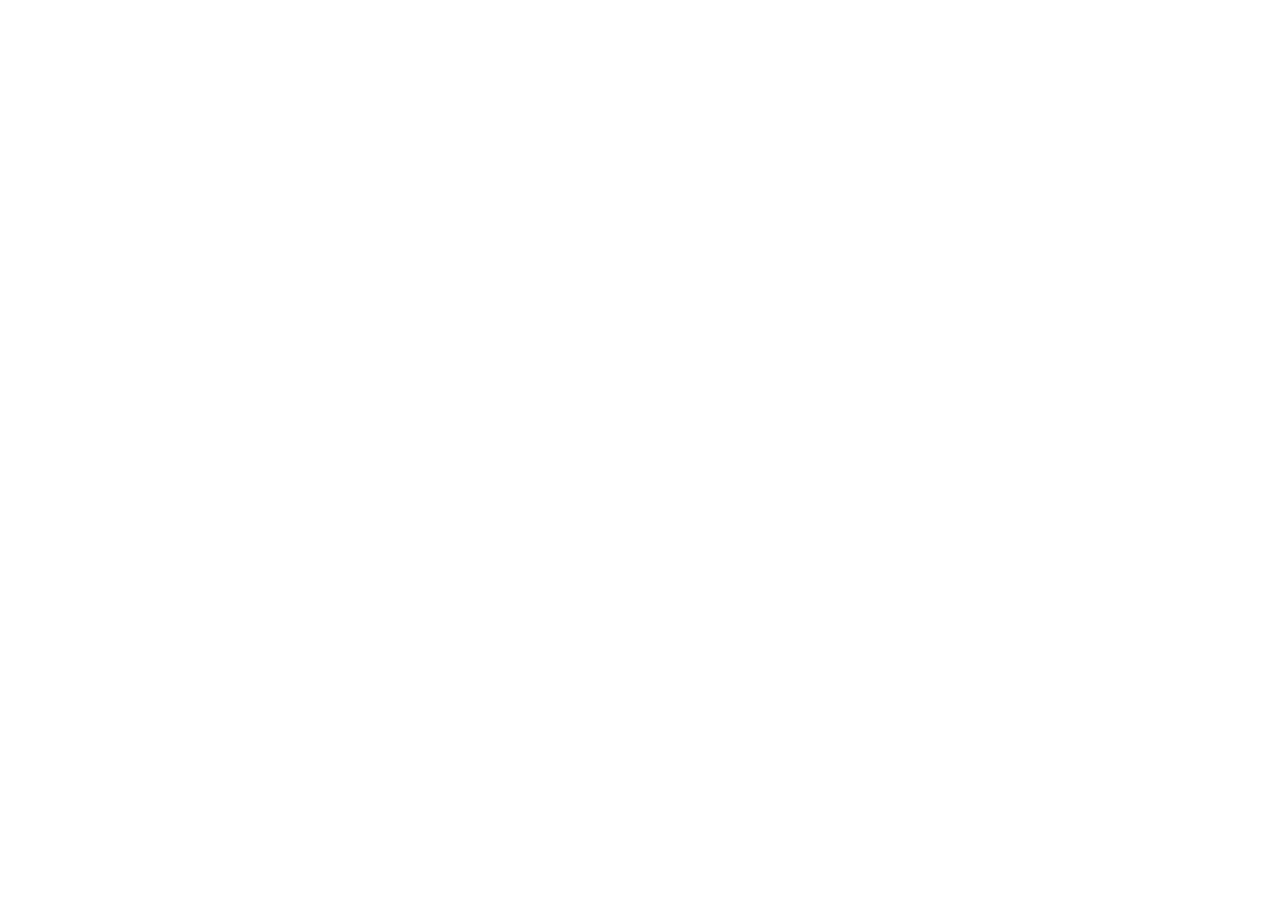
==== commit 0793645e: "Updated the file 'Otocinclus Website (4).html' to remove margins and ensure full-width responsive de" ====
--- a/Otocinclus Website (4).html
+++ b/Otocinclus Website (4).html
@@ -3,2362 +3,21 @@
 <head>
     <meta charset="UTF-8">
     <meta name="viewport" content="width=device-width, initial-scale=1.0">
-    <title>Otocinclus - HR Consultancy & HRMS Implementation Partner | Build, Operate, Transfer</title>
-    <meta name="description" content="Otocinclus delivers integrated HR infrastructure for India's growing businesses. Expert HR consultancy, HRMS implementation, payroll compliance & flat 7% recruitment services. We audit, advise, implement, and transfer.">
-    <meta name="keywords" content="HR consultancy, HRMS implementation, payroll services, recruitment agency, HR outsourcing, compliance management, Build-Operate-Transfer, SME HR solutions">
+    <title>Otocinclus Website</title>
     <style>
-        :root {
-            --primary-blue: #4A90E2;
-            --secondary-blue: #5BA3F5;
-            --accent-orange: #E89F5F;
-            --dark-navy: #1F2533;
-            --light-bg: #FCFCF9;
-            --text-dark: #1F2533;
-            --text-light: #626C71;
-            --white: #FFFFFF;
-            --gradient-primary: linear-gradient(135deg, #4A90E2 0%, #5BA3F5 100%);
-            --gradient-secondary: linear-gradient(135deg, #E89F5F 0%, #F5B87F 100%);
-        }
-
-        * {
-            margin: 0;
-            padding: 0;
-            box-sizing: border-box;
-        }
-
-        html {
-            scroll-behavior: smooth;
-        }
-
         body {
-            font-family: -apple-system, BlinkMacSystemFont, 'Segoe UI', 'Roboto', 'Helvetica Neue', Arial, sans-serif;
-            color: var(--text-dark);
-            line-height: 1.6;
-            overflow-x: hidden;
-            background-color: var(--light-bg);
-        }
-
-        /* Navigation */
-        nav {
-            position: fixed;
-            top: 0;
-            width: 100%;
-            background: rgba(255, 255, 255, 0.95);
-            backdrop-filter: blur(10px);
-            box-shadow: 0 2px 20px rgba(0, 0, 0, 0.1);
-            z-index: 1000;
-            transition: all 0.3s ease;
-        }
-
-        nav.scrolled {
-            box-shadow: 0 4px 30px rgba(0, 0, 0, 0.15);
-        }
-
-        .nav-container {
-            max-width: 1400px;
-            margin: 0 auto;
-            padding: 1rem 2rem;
-            display: flex;
-            justify-content: space-between;
-            align-items: center;
-        }
-
-        .logo-container {
-            display: flex;
-            align-items: center;
-            gap: 1rem;
-        }
-
-        .logo {
-            width: 50px;
-            height: 50px;
-            animation: float 3s ease-in-out infinite;
-        }
-
-        @keyframes float {
-            0%, 100% { transform: translateY(0px); }
-            50% { transform: translateY(-10px); }
-        }
-
-        .logo-text {
-            display: flex;
-            flex-direction: column;
-        }
-
-        .logo-text h1 {
-            font-size: 1.5rem;
-            font-weight: 700;
-            color: var(--dark-navy);
-            letter-spacing: -0.5px;
-        }
-
-        .logo-text p {
-            font-size: 0.875rem;
-            color: var(--primary-blue);
-            font-weight: 500;
-        }
-
-        .nav-links {
-            display: flex;
-            list-style: none;
-            gap: 2rem;
-            align-items: center;
-        }
-
-        .nav-links a {
-            text-decoration: none;
-            color: var(--text-dark);
-            font-weight: 500;
-            font-size: 1rem;
-            transition: color 0.3s ease;
-            position: relative;
-        }
-
-        .nav-links a::after {
-            content: '';
-            position: absolute;
-            bottom: -5px;
-            left: 0;
-            width: 0;
-            height: 2px;
-            background: var(--gradient-primary);
-            transition: width 0.3s ease;
-        }
-
-        .nav-links a:hover {
-            color: var(--primary-blue);
-        }
-
-        .nav-links a:hover::after {
-            width: 100%;
-        }
-
-        .cta-button {
-            background: var(--gradient-primary);
-            color: var(--white);
-            padding: 0.75rem 1.5rem;
-            border-radius: 50px;
-            text-decoration: none;
-            font-weight: 600;
-            font-size: 1rem;
-            transition: transform 0.3s ease, box-shadow 0.3s ease;
-            box-shadow: 0 4px 15px rgba(74, 144, 226, 0.3);
-        }
-
-        .cta-button:hover {
-            transform: translateY(-2px);
-            box-shadow: 0 6px 25px rgba(74, 144, 226, 0.4);
-        }
-
-        .mobile-menu {
-            display: none;
-            flex-direction: column;
-            gap: 5px;
-            cursor: pointer;
-        }
-
-        .mobile-menu span {
-            width: 25px;
-            height: 3px;
-            background: var(--text-dark);
-            border-radius: 2px;
-            transition: all 0.3s ease;
-        }
-
-        /* Hero Section */
-        .hero {
-            min-height: 100vh;
-            display: flex;
-            align-items: center;
-            justify-content: center;
-            background: linear-gradient(135deg, rgba(74, 144, 226, 0.05) 0%, rgba(232, 159, 95, 0.05) 100%);
-            padding: 6rem 2rem 4rem;
-            position: relative;
-            overflow: hidden;
-        }
-
-        .hero::before {
-            content: '';
-            position: absolute;
-            top: -50%;
-            right: -20%;
-            width: 800px;
-            height: 800px;
-            background: radial-gradient(circle, rgba(74, 144, 226, 0.1) 0%, transparent 70%);
-            border-radius: 50%;
-            animation: pulse 8s ease-in-out infinite;
-        }
-
-        @keyframes pulse {
-            0%, 100% { transform: scale(1); opacity: 0.5; }
-            50% { transform: scale(1.1); opacity: 0.8; }
-        }
-
-        .hero-content {
-            max-width: 1400px;
-            display: grid;
-            grid-template-columns: 1fr 1fr;
-            gap: 4rem;
-            align-items: center;
-            position: relative;
-            z-index: 1;
-        }
-
-        .hero-text h2 {
-            font-size: 3.5rem;
-            font-weight: 800;
-            line-height: 1.1;
-            margin-bottom: 1.5rem;
-            color: var(--dark-navy);
-            letter-spacing: -1px;
-        }
-
-        .hero-text .highlight {
-            background: var(--gradient-primary);
-            -webkit-background-clip: text;
-            -webkit-text-fill-color: transparent;
-            background-clip: text;
-        }
-
-        .hero-text .tagline {
-            font-size: 1.5rem;
-            color: var(--text-light);
-            margin-bottom: 2rem;
-            font-weight: 500;
-        }
-
-        .hero-text p {
-            font-size: 1.125rem;
-            color: var(--text-light);
-            margin-bottom: 2.5rem;
-            line-height: 1.8;
-        }
-
-        .hero-buttons {
-            display: flex;
-            gap: 1.5rem;
-            flex-wrap: wrap;
-        }
-
-        .btn-primary {
-            background: var(--gradient-primary);
-            color: var(--white);
-            padding: 1rem 2.5rem;
-            border-radius: 50px;
-            text-decoration: none;
-            font-weight: 600;
-            font-size: 1.125rem;
-            transition: transform 0.3s ease, box-shadow 0.3s ease;
-            box-shadow: 0 6px 20px rgba(74, 144, 226, 0.3);
-            border: none;
-            cursor: pointer;
-        }
-
-        .btn-primary:hover {
-            transform: translateY(-3px);
-            box-shadow: 0 8px 30px rgba(74, 144, 226, 0.4);
-        }
-
-        .btn-secondary {
-            background: var(--white);
-            color: var(--primary-blue);
-            padding: 1rem 2.5rem;
-            border-radius: 50px;
-            text-decoration: none;
-            font-weight: 600;
-            font-size: 1.125rem;
-            border: 2px solid var(--primary-blue);
-            transition: all 0.3s ease;
-            cursor: pointer;
-        }
-
-        .btn-secondary:hover {
-            background: var(--primary-blue);
-            color: var(--white);
-            transform: translateY(-3px);
-        }
-
-        .hero-visual {
-            position: relative;
-            perspective: 1000px;
-        }
-
-        .floating-card {
-            background: var(--white);
-            border-radius: 20px;
-            padding: 2rem;
-            box-shadow: 0 10px 40px rgba(0, 0, 0, 0.1);
-            margin-bottom: 2rem;
-            transition: transform 0.5s ease;
-            transform-style: preserve-3d;
-        }
-
-        .floating-card:hover {
-            transform: translateZ(20px) rotateY(5deg);
-        }
-
-        .floating-card h3 {
-            font-size: 1.25rem;
-            color: var(--primary-blue);
-            margin-bottom: 0.5rem;
-        }
-
-        .floating-card p {
-            font-size: 1rem;
-            color: var(--text-light);
-        }
-
-        /* Stats Section */
-        .stats {
-            background: var(--gradient-primary);
-            padding: 4rem 2rem;
-            color: var(--white);
-        }
-
-        .stats-container {
-            max-width: 1400px;
-            margin: 0 auto;
-            display: grid;
-            grid-template-columns: repeat(auto-fit, minmax(250px, 1fr));
-            gap: 3rem;
-            text-align: center;
-        }
-
-        .stat-item h3 {
-            font-size: 3.5rem;
-            font-weight: 800;
-            margin-bottom: 0.5rem;
-        }
-
-        .stat-item p {
-            font-size: 1.125rem;
-            opacity: 0.95;
-            font-weight: 500;
-        }
-
-        /* Admin Trap Section */
-        .admin-trap {
-            padding: 6rem 2rem;
-            background: var(--white);
-        }
-
-        .admin-trap-container {
-            max-width: 1400px;
-            margin: 0 auto;
-        }
-
-        .section-title {
-            text-align: center;
-            margin-bottom: 3rem;
-        }
-
-        .section-title h2 {
-            font-size: 2.5rem;
-            font-weight: 800;
-            color: var(--dark-navy);
-            margin-bottom: 1rem;
-        }
-
-        .section-title p {
-            font-size: 1.25rem;
-            color: var(--text-light);
-            max-width: 800px;
-            margin: 0 auto;
-        }
-
-        .admin-trap-content {
-            display: grid;
-            grid-template-columns: 1fr 1fr;
-            gap: 4rem;
-            align-items: center;
-            margin-top: 4rem;
-        }
-
-        .trap-visual {
-            background: linear-gradient(135deg, rgba(74, 144, 226, 0.1) 0%, rgba(232, 159, 95, 0.1) 100%);
-            border-radius: 20px;
-            padding: 3rem;
-            position: relative;
-        }
-
-        .trap-visual .chart {
-            width: 100%;
-            height: 300px;
-            position: relative;
-        }
-
-        .trap-points {
-            display: flex;
-            flex-direction: column;
-            gap: 2rem;
-        }
-
-        .trap-point {
-            background: var(--light-bg);
-            border-left: 4px solid var(--primary-blue);
-            padding: 1.5rem;
-            border-radius: 10px;
-            transition: transform 0.3s ease, box-shadow 0.3s ease;
-        }
-
-        .trap-point:hover {
-            transform: translateX(10px);
-            box-shadow: 0 5px 20px rgba(0, 0, 0, 0.1);
-        }
-
-        .trap-point h4 {
-            font-size: 1.25rem;
-            color: var(--primary-blue);
-            margin-bottom: 0.5rem;
-        }
-
-        .trap-point p {
-            color: var(--text-light);
-            font-size: 1rem;
-        }
-
-        /* Services Section */
-        .services {
-            padding: 6rem 2rem;
-            background: var(--light-bg);
-        }
-
-        .services-container {
-            max-width: 1400px;
-            margin: 0 auto;
-        }
-
-        .services-grid {
-            display: grid;
-            grid-template-columns: repeat(auto-fit, minmax(320px, 1fr));
-            gap: 2rem;
-            margin-top: 4rem;
-        }
-
-        .service-card {
-            background: var(--white);
-            border-radius: 20px;
-            padding: 2.5rem;
-            box-shadow: 0 5px 30px rgba(0, 0, 0, 0.08);
-            transition: transform 0.3s ease, box-shadow 0.3s ease;
-            position: relative;
-            overflow: hidden;
-        }
-
-        .service-card::before {
-            content: '';
-            position: absolute;
-            top: 0;
-            left: 0;
-            width: 100%;
-            height: 4px;
-            background: var(--gradient-primary);
-            transform: scaleX(0);
-            transition: transform 0.3s ease;
-        }
-
-        .service-card:hover {
-            transform: translateY(-10px);
-            box-shadow: 0 15px 50px rgba(0, 0, 0, 0.15);
-        }
-
-        .service-card:hover::before {
-            transform: scaleX(1);
-        }
-
-        .service-icon {
-            font-size: 3rem;
-            margin-bottom: 1.5rem;
-        }
-
-        .service-card h3 {
-            font-size: 1.5rem;
-            color: var(--dark-navy);
-            margin-bottom: 1rem;
-            font-weight: 700;
-        }
-
-        .service-card p {
-            color: var(--text-light);
-            font-size: 1rem;
-            margin-bottom: 1.5rem;
-            line-height: 1.7;
-        }
-
-        .service-card ul {
-            list-style: none;
-            margin-top: 1rem;
-        }
-
-        .service-card ul li {
-            padding: 0.5rem 0;
-            color: var(--text-light);
-            font-size: 0.9375rem;
-            position: relative;
-            padding-left: 1.5rem;
-        }
-
-        .service-card ul li::before {
-            content: '✓';
-            position: absolute;
-            left: 0;
-            color: var(--primary-blue);
-            font-weight: bold;
-        }
-
-        .learn-more {
-            color: var(--primary-blue);
-            font-weight: 600;
-            text-decoration: none;
-            display: inline-flex;
-            align-items: center;
-            gap: 0.5rem;
-            transition: gap 0.3s ease;
-        }
-
-        .learn-more:hover {
-            gap: 1rem;
-        }
-
-        /* Models Section */
-        .models {
-            padding: 6rem 2rem;
-            background: var(--white);
-        }
-
-        .models-container {
-            max-width: 1400px;
-            margin: 0 auto;
-        }
-
-        .models-tabs {
-            display: flex;
-            justify-content: center;
-            gap: 2rem;
-            margin-top: 3rem;
-            margin-bottom: 3rem;
-            flex-wrap: wrap;
-        }
-
-        .tab-button {
-            background: var(--light-bg);
-            color: var(--text-dark);
-            padding: 1rem 2.5rem;
-            border-radius: 50px;
-            border: 2px solid transparent;
-            font-weight: 600;
-            font-size: 1.125rem;
-            cursor: pointer;
-            transition: all 0.3s ease;
-        }
-
-        .tab-button.active {
-            background: var(--gradient-primary);
-            color: var(--white);
-            box-shadow: 0 6px 20px rgba(74, 144, 226, 0.3);
-        }
-
-        .tab-content {
-            display: none;
-        }
-
-        .tab-content.active {
-            display: block;
-            animation: fadeIn 0.5s ease;
-        }
-
-        @keyframes fadeIn {
-            from { opacity: 0; transform: translateY(20px); }
-            to { opacity: 1; transform: translateY(0); }
-        }
-
-        .model-content {
-            background: linear-gradient(135deg, rgba(74, 144, 226, 0.05) 0%, rgba(232, 159, 95, 0.05) 100%);
-            border-radius: 20px;
-            padding: 3rem;
-        }
-
-        .model-flow {
-            display: flex;
-            justify-content: space-between;
-            align-items: center;
-            margin: 3rem 0;
-            flex-wrap: wrap;
-            gap: 1rem;
-        }
-
-        .flow-step {
-            background: var(--white);
-            border-radius: 15px;
-            padding: 1.5rem;
-            text-align: center;
-            flex: 1;
-            min-width: 150px;
-            box-shadow: 0 5px 20px rgba(0, 0, 0, 0.08);
-            position: relative;
-        }
-
-        .flow-step::after {
-            content: '→';
-            position: absolute;
-            right: -1.5rem;
-            top: 50%;
-            transform: translateY(-50%);
-            font-size: 2rem;
-            color: var(--primary-blue);
-        }
-
-        .flow-step:last-child::after {
-            display: none;
-        }
-
-        .flow-step h4 {
-            font-size: 1.125rem;
-            color: var(--primary-blue);
-            margin-bottom: 0.5rem;
-        }
-
-        .flow-step p {
-            font-size: 0.9375rem;
-            color: var(--text-light);
-        }
-
-        .model-features {
-            display: grid;
-            grid-template-columns: repeat(auto-fit, minmax(280px, 1fr));
-            gap: 2rem;
-            margin-top: 3rem;
-        }
-
-        .feature-box {
-            background: var(--white);
-            border-radius: 15px;
-            padding: 2rem;
-            box-shadow: 0 5px 20px rgba(0, 0, 0, 0.08);
-        }
-
-        .feature-box h4 {
-            font-size: 1.25rem;
-            color: var(--dark-navy);
-            margin-bottom: 1rem;
-        }
-
-        .feature-box ul {
-            list-style: none;
-        }
-
-        .feature-box ul li {
-            padding: 0.5rem 0;
-            color: var(--text-light);
-            position: relative;
-            padding-left: 1.5rem;
-        }
-
-        .feature-box ul li::before {
-            content: '•';
-            position: absolute;
-            left: 0;
-            color: var(--primary-blue);
-            font-size: 1.5rem;
-            line-height: 1;
-        }
-
-        /* Recruitment Section */
-        .recruitment {
-            padding: 6rem 2rem;
-            background: var(--gradient-primary);
-            color: var(--white);
-        }
-
-        .recruitment-container {
-            max-width: 1400px;
-            margin: 0 auto;
-        }
-
-        .recruitment-content {
-            display: grid;
-            grid-template-columns: 1fr 1fr;
-            gap: 4rem;
-            align-items: center;
-            margin-top: 3rem;
-        }
-
-        .pricing-comparison {
-            background: rgba(255, 255, 255, 0.15);
-            backdrop-filter: blur(10px);
-            border-radius: 20px;
-            padding: 3rem;
-        }
-
-        .pricing-comparison h3 {
-            font-size: 2rem;
-            margin-bottom: 2rem;
-        }
-
-        .comparison-item {
-            display: flex;
-            justify-content: space-between;
-            padding: 1rem 0;
-            border-bottom: 1px solid rgba(255, 255, 255, 0.2);
-        }
-
-        .comparison-item:last-child {
-            border-bottom: none;
-        }
-
-        .comparison-item span:first-child {
-            font-weight: 500;
-        }
-
-        .comparison-item span:last-child {
-            font-weight: 700;
-            font-size: 1.25rem;
-        }
-
-        .recruitment-benefits {
-            display: flex;
-            flex-direction: column;
-            gap: 2rem;
-        }
-
-        .benefit-item {
-            background: rgba(255, 255, 255, 0.15);
-            backdrop-filter: blur(10px);
-            border-radius: 15px;
-            padding: 2rem;
-        }
-
-        .benefit-item h4 {
-            font-size: 1.5rem;
-            margin-bottom: 1rem;
-        }
-
-        .benefit-item p {
-            font-size: 1rem;
-            line-height: 1.7;
-            opacity: 0.95;
-        }
-
-        /* Case Studies */
-        .case-studies {
-            padding: 6rem 2rem;
-            background: var(--light-bg);
-        }
-
-        .case-studies-container {
-            max-width: 1400px;
-            margin: 0 auto;
-        }
-
-        .case-study-card {
-            background: var(--white);
-            border-radius: 20px;
-            padding: 3rem;
-            margin-top: 3rem;
-            box-shadow: 0 10px 40px rgba(0, 0, 0, 0.1);
-        }
-
-        .case-study-header {
-            display: flex;
-            justify-content: space-between;
-            align-items: start;
-            margin-bottom: 2rem;
-            flex-wrap: wrap;
-            gap: 2rem;
-        }
-
-        .case-study-info h3 {
-            font-size: 1.75rem;
-            color: var(--dark-navy);
-            margin-bottom: 0.5rem;
-        }
-
-        .case-study-info p {
-            color: var(--text-light);
-            font-size: 1rem;
-        }
-
-        .case-study-metrics {
-            display: flex;
-            gap: 2rem;
-        }
-
-        .metric {
-            text-align: center;
-        }
-
-        .metric h4 {
-            font-size: 2rem;
-            color: var(--primary-blue);
-            font-weight: 800;
-        }
-
-        .metric p {
-            font-size: 0.875rem;
-            color: var(--text-light);
-        }
-
-        .case-study-body {
-            display: grid;
-            grid-template-columns: 1fr 1fr;
-            gap: 2rem;
-            margin-top: 2rem;
-        }
-
-        .challenge, .solution {
-            padding: 1.5rem;
-            background: var(--light-bg);
-            border-radius: 15px;
-        }
-
-        .challenge h4, .solution h4 {
-            color: var(--primary-blue);
-            margin-bottom: 1rem;
-            font-size: 1.25rem;
-        }
-
-        .challenge p, .solution p {
-            color: var(--text-light);
-            line-height: 1.7;
-        }
-
-        /* Contact Section */
-        .contact {
-            padding: 6rem 2rem;
-            background: var(--white);
-        }
-
-        .contact-container {
-            max-width: 1400px;
-            margin: 0 auto;
-            display: grid;
-            grid-template-columns: 1fr 1fr;
-            gap: 4rem;
-        }
-
-        .contact-info h3 {
-            font-size: 2rem;
-            color: var(--dark-navy);
-            margin-bottom: 1rem;
-        }
-
-        .contact-info p {
-            color: var(--text-light);
-            font-size: 1.125rem;
-            margin-bottom: 2rem;
-            line-height: 1.7;
-        }
-
-        .contact-details {
-            display: flex;
-            flex-direction: column;
-            gap: 1.5rem;
-            margin-top: 2rem;
-        }
-
-        .contact-item {
-            display: flex;
-            align-items: center;
-            gap: 1rem;
-        }
-
-        .contact-icon {
-            width: 50px;
-            height: 50px;
-            background: var(--gradient-primary);
-            border-radius: 50%;
-            display: flex;
-            align-items: center;
-            justify-content: center;
-            color: var(--white);
-            font-size: 1.25rem;
-        }
-
-        .contact-item-text h4 {
-            font-size: 1rem;
-            color: var(--dark-navy);
-            margin-bottom: 0.25rem;
-        }
-
-        .contact-item-text p {
-            font-size: 1rem;
-            color: var(--text-light);
             margin: 0;
         }
-
-        .contact-form {
-            background: var(--light-bg);
-            padding: 3rem;
-            border-radius: 20px;
+        .container {
+            width: 100%;
+            max-width: none;  /* Remove max-width */
         }
-
-        .form-group {
-            margin-bottom: 1.5rem;
-        }
-
-        .form-group label {
-            display: block;
-            font-weight: 600;
-            margin-bottom: 0.5rem;
-            color: var(--dark-navy);
-            font-size: 1rem;
-        }
-
-        .form-group input,
-        .form-group textarea,
-        .form-group select {
-            width: 100%;
-            padding: 1rem;
-            border: 2px solid #E2E8F0;
-            border-radius: 10px;
-            font-size: 1rem;
-            font-family: inherit;
-            transition: border-color 0.3s ease;
-            background: var(--white);
-        }
-
-        .form-group input:focus,
-        .form-group textarea:focus,
-        .form-group select:focus {
-            outline: none;
-            border-color: var(--primary-blue);
-        }
-
-        .form-group textarea {
-            resize: vertical;
-            min-height: 120px;
-        }
-
-        .submit-btn {
-            background: var(--gradient-primary);
-            color: var(--white);
-            padding: 1rem 3rem;
-            border-radius: 50px;
-            border: none;
-            font-weight: 600;
-            font-size: 1.125rem;
-            cursor: pointer;
-            transition: transform 0.3s ease, box-shadow 0.3s ease;
-            box-shadow: 0 6px 20px rgba(74, 144, 226, 0.3);
-            width: 100%;
-        }
-
-        .submit-btn:hover {
-            transform: translateY(-3px);
-            box-shadow: 0 8px 30px rgba(74, 144, 226, 0.4);
-        }
-
-        /* Footer */
-        footer {
-            background: var(--dark-navy);
-            color: var(--white);
-            padding: 4rem 2rem 2rem;
-        }
-
-        .footer-container {
-            max-width: 1400px;
-            margin: 0 auto;
-            display: grid;
-            grid-template-columns: repeat(auto-fit, minmax(250px, 1fr));
-            gap: 3rem;
-            margin-bottom: 3rem;
-        }
-
-        .footer-section h4 {
-            font-size: 1.25rem;
-            margin-bottom: 1.5rem;
-        }
-
-        .footer-section p {
-            opacity: 0.8;
-            line-height: 1.7;
-            font-size: 0.9375rem;
-        }
-
-        .footer-links {
-            list-style: none;
-        }
-
-        .footer-links li {
-            margin-bottom: 0.75rem;
-        }
-
-        .footer-links a {
-            color: var(--white);
-            text-decoration: none;
-            opacity: 0.8;
-            transition: opacity 0.3s ease;
-            font-size: 0.9375rem;
-        }
-
-        .footer-links a:hover {
-            opacity: 1;
-        }
-
-        .footer-bottom {
-            border-top: 1px solid rgba(255, 255, 255, 0.1);
-            padding-top: 2rem;
-            text-align: center;
-            opacity: 0.7;
-            font-size: 0.875rem;
-        }
-
-        /* Responsive Design */
-        @media (max-width: 968px) {
-            .nav-links {
-                display: none;
-            }
-
-            .mobile-menu {
-                display: flex;
-            }
-
-            .hero-content,
-            .admin-trap-content,
-            .recruitment-content,
-            .contact-container,
-            .case-study-body {
-                grid-template-columns: 1fr;
-            }
-
-            .hero-text h2 {
-                font-size: 2.5rem;
-            }
-
-            .hero-text .tagline {
-                font-size: 1.25rem;
-            }
-
-            .section-title h2 {
-                font-size: 2rem;
-            }
-
-            .flow-step::after {
-                display: none;
-            }
-
-            .model-flow {
-                flex-direction: column;
-            }
-        }
-
-        @media (max-width: 640px) {
-            .hero-text h2 {
-                font-size: 2rem;
-            }
-
-            .stat-item h3 {
-                font-size: 2.5rem;
-            }
-
-            .services-grid,
-            .model-features {
-                grid-template-columns: 1fr;
-            }
-        }
-
-        /* Scroll Animations */
-        .fade-in {
-            opacity: 0;
-            transform: translateY(30px);
-            transition: opacity 0.6s ease, transform 0.6s ease;
-        }
-
-        .fade-in.visible {
-            opacity: 1;
-            transform: translateY(0);
-        }
-
-        /* Loading Animation */
-        @keyframes rotate {
-            from { transform: rotate(0deg); }
-            to { transform: rotate(360deg); }
-        }
-
-        .logo:hover {
-            animation: rotate 1s ease-in-out;
-        }
-
-        @keyframes logoFloat {
-            0%, 100% { transform: translateY(0px); }
-            50% { transform: translateY(-15px); }
-        }
-
-        /* Core Values Slideshow */
-        .core-values {
-            background: linear-gradient(135deg, rgba(74, 144, 226, 0.03) 0%, rgba(232, 159, 95, 0.03) 100%);
-            padding: 2rem 0 1rem;
-            margin-top: 80px;
-        }
-
-        .core-values-container {
-            max-width: 1400px;
-            margin: 0 auto;
-            padding: 0 2rem;
-        }
-
-        .slideshow-wrapper {
-            position: relative;
-            overflow: hidden;
-            border-radius: 20px;
-            background: var(--white);
-            box-shadow: 0 10px 50px rgba(0, 0, 0, 0.1);
-        }
-
-        .slide {
-            display: none;
-            animation: slideIn 0.5s ease;
-        }
-
-        .slide.active {
-            display: block;
-        }
-
-        @keyframes slideIn {
-            from { opacity: 0; transform: translateX(30px); }
-            to { opacity: 1; transform: translateX(0); }
-        }
-
-        .slide-content {
-            display: grid;
-            grid-template-columns: 1fr 1.5fr;
-            gap: 3rem;
-            padding: 3rem;
-            align-items: center;
-            min-height: 500px;
-        }
-
-        .slide-graphic {
-            display: flex;
-            align-items: center;
-            justify-content: center;
-            padding: 2rem;
-        }
-
-        .slide-graphic svg {
-            width: 100%;
-            max-width: 300px;
-            height: auto;
-        }
-
-        .slide-text h2 {
-            font-size: 2.5rem;
-            font-weight: 800;
-            color: var(--dark-navy);
-            margin-bottom: 0.5rem;
-            line-height: 1.2;
-        }
-
-        .highlight-orange {
-            color: #E89F5F;
-        }
-
-        .slide-text .subtitle {
-            font-size: 1.125rem;
-            color: var(--text-light);
-            margin-bottom: 2rem;
-            font-weight: 500;
-        }
-
-        .how-points {
-            display: flex;
-            flex-direction: column;
-            gap: 1.25rem;
-            margin-bottom: 2rem;
-        }
-
-        .how-point {
-            display: flex;
-            gap: 1rem;
-            align-items: start;
-            padding: 1rem;
-            background: linear-gradient(135deg, rgba(74, 144, 226, 0.05) 0%, rgba(232, 159, 95, 0.05) 100%);
-            border-radius: 12px;
-            transition: transform 0.3s ease, box-shadow 0.3s ease;
-        }
-
-        .how-point:hover {
-            transform: translateX(5px);
-            box-shadow: 0 5px 15px rgba(0, 0, 0, 0.1);
-        }
-
-        .point-icon {
-            font-size: 2rem;
-            flex-shrink: 0;
-        }
-
-        .point-text h4 {
-            font-size: 1rem;
-            color: var(--primary-blue);
-            margin-bottom: 0.25rem;
-            font-weight: 600;
-        }
-
-        .point-text p {
-            font-size: 0.9375rem;
-            color: var(--text-light);
-            margin: 0;
-            line-height: 1.5;
-        }
-
-        /* Pricing Showcase */
-        .pricing-showcase {
-            display: flex;
-            flex-direction: column;
-            gap: 1rem;
-            margin-bottom: 2rem;
-        }
-
-        .pricing-bar {
-            display: flex;
-            align-items: center;
-            gap: 1rem;
-        }
-
-        .bar-label {
-            min-width: 150px;
-            font-size: 0.9375rem;
-            color: var(--text-dark);
-            font-weight: 500;
-        }
-
-        .bar-container {
-            flex: 1;
-            background: rgba(0, 0, 0, 0.05);
-            border-radius: 20px;
-            height: 40px;
-            position: relative;
-            overflow: hidden;
-        }
-
-        .bar {
-            height: 100%;
-            border-radius: 20px;
-            display: flex;
-            align-items: center;
-            justify-content: flex-end;
-            padding-right: 1rem;
-            transition: width 1.5s ease;
-        }
-
-        .bar.traditional {
-            background: linear-gradient(90deg, rgba(255, 107, 107, 0.6) 0%, rgba(255, 107, 107, 0.8) 100%);
-        }
-
-        .bar.otocinclus {
-            background: var(--gradient-secondary);
-            animation: barPulse 2s ease-in-out infinite;
-        }
-
-        @keyframes barPulse {
-            0%, 100% { opacity: 0.9; }
-            50% { opacity: 1; }
-        }
-
-        .bar-value {
-            color: var(--white);
-            font-weight: 700;
-            font-size: 0.9375rem;
-            text-shadow: 0 1px 3px rgba(0, 0, 0, 0.3);
-        }
-
-        .highlight-bar {
-            margin-top: 0.5rem;
-            padding-top: 1rem;
-            border-top: 2px solid var(--accent-orange);
-        }
-
-        .highlight-bar .bar-label {
-            font-size: 1rem;
-            color: var(--accent-orange);
-        }
-
-        .recruitment-benefits-quick {
-            display: flex;
-            flex-wrap: wrap;
-            gap: 1.5rem;
-            margin-bottom: 2rem;
-        }
-
-        .benefit-quick {
-            display: flex;
-            align-items: center;
-            gap: 0.5rem;
-            font-size: 0.9375rem;
-            color: var(--text-dark);
-            font-weight: 500;
-        }
-
-        .benefit-icon {
-            font-size: 1.25rem;
-        }
-
-        /* Slide CTA */
-        .slide-cta {
-            display: flex;
-            gap: 1rem;
-        }
-
-        .btn-slide {
-            background: var(--gradient-primary);
-            color: var(--white);
-            padding: 0.875rem 2rem;
-            border-radius: 50px;
-            text-decoration: none;
-            font-weight: 600;
-            font-size: 1rem;
-            transition: transform 0.3s ease, box-shadow 0.3s ease;
-            box-shadow: 0 4px 15px rgba(74, 144, 226, 0.3);
-            display: inline-block;
-        }
-
-        .btn-slide:hover {
-            transform: translateY(-2px);
-            box-shadow: 0 6px 25px rgba(74, 144, 226, 0.4);
-        }
-
-        /* Slide Controls */
-        .slide-controls {
-            display: flex;
-            align-items: center;
-            justify-content: center;
-            gap: 2rem;
-            padding: 1.5rem;
-            background: linear-gradient(135deg, rgba(74, 144, 226, 0.05) 0%, rgba(232, 159, 95, 0.05) 100%);
-        }
-
-        .slide-control {
-            background: var(--white);
-            border: 2px solid var(--primary-blue);
-            color: var(--primary-blue);
-            width: 40px;
-            height: 40px;
-            border-radius: 50%;
-            font-size: 1.5rem;
-            cursor: pointer;
-            transition: all 0.3s ease;
-            display: flex;
-            align-items: center;
-            justify-content: center;
-            font-weight: bold;
-        }
-
-        .slide-control:hover {
-            background: var(--primary-blue);
-            color: var(--white);
-            transform: scale(1.1);
-        }
-
-        .slide-dots {
-            display: flex;
-            gap: 0.75rem;
-        }
-
-        .dot {
-            width: 12px;
-            height: 12px;
-            border-radius: 50%;
-            background: rgba(74, 144, 226, 0.3);
-            cursor: pointer;
-            transition: all 0.3s ease;
-        }
-
-        .dot.active {
-            background: var(--primary-blue);
-            width: 30px;
-            border-radius: 6px;
-        }
-
-        .dot:hover {
-            background: var(--primary-blue);
-        }
-
-        /* Responsive for slideshow */
-        @media (max-width: 968px) {
-            .slide-content {
-                grid-template-columns: 1fr;
-                gap: 2rem;
-                padding: 2rem;
-                min-height: auto;
-            }
-
-            .slide-graphic {
-                padding: 1rem;
-            }
-
-            .slide-graphic svg {
-                max-width: 200px;
-            }
-
-            .slide-text h2 {
-                font-size: 2rem;
-            }
-
-            .how-point {
-                flex-direction: column;
-                align-items: center;
-                text-align: center;
-            }
-
-            .bar-label {
-                min-width: 120px;
-                font-size: 0.875rem;
-            }
-
-            .recruitment-benefits-quick {
-                flex-direction: column;
-                gap: 1rem;
-            }
-        }
-
-        @media (max-width: 640px) {
-            .core-values {
-                padding: 1rem 0 0.5rem;
-            }
-
-            .slide-content {
-                padding: 1.5rem;
-            }
-
-            .slide-text h2 {
-                font-size: 1.75rem;
-            }
-
-            .pricing-bar {
-                flex-direction: column;
-                align-items: flex-start;
-                gap: 0.5rem;
-            }
-
-            .bar-label {
-                min-width: auto;
-            }
-
-            .slide-controls {
-                padding: 1rem;
-            }
-        }
+        /* Add other responsive design styles if necessary */
     </style>
 </head>
 <body>
-    <!-- Navigation -->
-    <nav id="navbar">
-        <div class="nav-container">
-            <div class="logo-container">
-                <img src="https://agi-prod-file-upload-public-main-use1.s3.amazonaws.com/4f9e60f6-2d9e-475f-b0f1-cf9f812f2d26" alt="Otocinclus Logo" class="logo">
-                <div class="logo-text">
-                    <h1>OTOCINCLUS</h1>
-                    <p>TECHNOLOGY</p>
-                </div>
-            </div>
-            <ul class="nav-links">
-                <li><a href="#home">Home</a></li>
-                <li><a href="#services">Services</a></li>
-                <li><a href="#models">Engagement Models</a></li>
-                <li><a href="#recruitment">Recruitment</a></li>
-                <li><a href="#case-studies">Case Studies</a></li>
-                <li><a href="#contact" class="cta-button">Get Started</a></li>
-            </ul>
-            <div class="mobile-menu">
-                <span></span>
-                <span></span>
-                <span></span>
-            </div>
-        </div>
-    </nav>
-
-    <!-- Core Value Propositions - Slideshow -->
-    <section class="core-values">
-        <div class="core-values-container">
-            <div class="slideshow-wrapper">
-                <div class="slide active">
-                    <div class="slide-content">
-                        <div class="slide-graphic">
-                            <img src="https://agi-prod-file-upload-public-main-use1.s3.amazonaws.com/4f9e60f6-2d9e-475f-b0f1-cf9f812f2d26" alt="Otocinclus Logo - Admin Trap Solution" style="width: 100%; max-width: 280px; height: auto; animation: logoFloat 3s ease-in-out infinite;">
-                        </div>
-                        <div class="slide-text">
-                            <h2>We Remove the <span class="highlight-orange">Admin Trap</span></h2>
-                            <p class="subtitle">How We Free Your Business from HR Chaos</p>
-                            <div class="how-points">
-                                <div class="how-point">
-                                    <div class="point-icon">🏗️</div>
-                                    <div class="point-text">
-                                        <h4>Complete HR Infrastructure Setup</h4>
-                                        <p>We build professional HR policies, HRMS systems, and compliance frameworks from scratch</p>
-                                    </div>
-                                </div>
-                                <div class="how-point">
-                                    <div class="point-icon">⚙️</div>
-                                    <div class="point-text">
-                                        <h4>End-to-End Operations</h4>
-                                        <p>Monthly payroll, statutory compliance, attendance tracking - we handle everything</p>
-                                    </div>
-                                </div>
-                                <div class="how-point">
-                                    <div class="point-icon">🛡️</div>
-                                    <div class="point-text">
-                                        <h4>Zero Compliance Risk</h4>
-                                        <p>Professional indemnity coverage, maker-checker systems, automated compliance calendars</p>
-                                    </div>
-                                </div>
-                                <div class="how-point">
-                                    <div class="point-icon">🎓</div>
-                                    <div class="point-text">
-                                        <h4>Build-Operate-Transfer Model</h4>
-                                        <p>We build it, run it flawlessly, then transfer complete ownership when you're ready</p>
-                                    </div>
-                                </div>
-                            </div>
-                            <div class="slide-cta">
-                                <a href="#admin-trap" class="btn-slide">Learn More</a>
-                            </div>
-                        </div>
-                    </div>
-                </div>
-
-                <div class="slide">
-                    <div class="slide-content">
-                        <div class="slide-graphic">
-                            <img src="https://agi-prod-file-upload-public-main-use1.s3.amazonaws.com/4f9e60f6-2d9e-475f-b0f1-cf9f812f2d26" alt="Otocinclus Logo - Flat 7% Recruitment" style="width: 100%; max-width: 280px; height: auto; animation: logoFloat 3s ease-in-out infinite;">
-                        </div>
-                        <div class="slide-text">
-                            <h2><span class="highlight-orange">Flat 7% Recruitment</span> - All Levels</h2>
-                            <p class="subtitle">Industry-Disrupting Pricing That Saves You Massive Costs</p>
-                            <div class="pricing-showcase">
-                                <div class="pricing-bar">
-                                    <div class="bar-label">Traditional - Junior</div>
-                                    <div class="bar-container">
-                                        <div class="bar traditional" style="width: 42%;">
-                                            <span class="bar-value">8.33%</span>
-                                        </div>
-                                    </div>
-                                </div>
-                                <div class="pricing-bar">
-                                    <div class="bar-label">Traditional - Mid</div>
-                                    <div class="bar-container">
-                                        <div class="bar traditional" style="width: 65%;">
-                                            <span class="bar-value">12-15%</span>
-                                        </div>
-                                    </div>
-                                </div>
-                                <div class="pricing-bar">
-                                    <div class="bar-label">Traditional - Senior</div>
-                                    <div class="bar-container">
-                                        <div class="bar traditional" style="width: 100%;">
-                                            <span class="bar-value">20%+</span>
-                                        </div>
-                                    </div>
-                                </div>
-                                <div class="pricing-bar highlight-bar">
-                                    <div class="bar-label"><strong>Otocinclus - ALL Levels</strong></div>
-                                    <div class="bar-container">
-                                        <div class="bar otocinclus" style="width: 35%;">
-                                            <span class="bar-value">7% FLAT</span>
-                                        </div>
-                                    </div>
-                                </div>
-                            </div>
-                            <div class="recruitment-benefits-quick">
-                                <div class="benefit-quick">
-                                    <span class="benefit-icon">💰</span>
-                                    <span>30-65% savings on senior hires</span>
-                                </div>
-                                <div class="benefit-quick">
-                                    <span class="benefit-icon">⚡</span>
-                                    <span>28 days avg. time-to-hire</span>
-                                </div>
-                                <div class="benefit-quick">
-                                    <span class="benefit-icon">🎯</span>
-                                    <span>90-day free replacement</span>
-                                </div>
-                            </div>
-                            <div class="slide-cta">
-                                <a href="#recruitment" class="btn-slide">View Full Details</a>
-                            </div>
-                        </div>
-                    </div>
-                </div>
-
-                <!-- Slideshow Controls -->
-                <div class="slide-controls">
-                    <button class="slide-control prev" onclick="changeSlide(-1)">‹</button>
-                    <div class="slide-dots">
-                        <span class="dot active" onclick="currentSlide(0)"></span>
-                        <span class="dot" onclick="currentSlide(1)"></span>
-                    </div>
-                    <button class="slide-control next" onclick="changeSlide(1)">›</button>
-                </div>
-            </div>
-        </div>
-    </section>
-
-    <!-- Hero Section -->
-    <section id="home" class="hero">
-        <div class="hero-content">
-            <div class="hero-text">
-                <h2>We Remove the <span class="highlight">Admin Trap</span></h2>
-                <p class="tagline">Audit. Advise. Implement. Transfer.</p>
-                <p>Otocinclus is your <strong>HR Consultancy &amp; HRMS Implementation Partner</strong> delivering integrated HR infrastructure for India's growing businesses. We build professional HR systems, operate them flawlessly, and transfer them to your team when you're ready.</p>
-                <div class="hero-buttons">
-                    <a href="#contact" class="btn-primary">Schedule Consultation</a>
-                    <a href="#services" class="btn-secondary">Explore Services</a>
-                </div>
-            </div>
-            <div class="hero-visual">
-                <div class="floating-card">
-                    <h3>🚀 Build-Operate-Transfer Model</h3>
-                    <p>We build your HR infrastructure, operate it seamlessly, and transfer complete ownership when ready.</p>
-                </div>
-                <div class="floating-card">
-                    <h3>💼 Vendor-Agnostic HRMS Implementation</h3>
-                    <p>Expert implementation of Keka, GreytHR, Zoho, Darwinbox - we help you choose and deploy the right fit.</p>
-                </div>
-                <div class="floating-card">
-                    <h3>📊 Flat 7% Recruitment - All Levels</h3>
-                    <p>Industry-disrupting recruitment pricing. Save 30-65% on senior hires compared to traditional agencies.</p>
-                </div>
-            </div>
-        </div>
-    </section>
-
-    <!-- Stats Section -->
-    <section class="stats">
-        <div class="stats-container">
-            <div class="stat-item">
-                <h3>30-65%</h3>
-                <p>Cost Savings vs. Traditional Agencies</p>
-            </div>
-            <div class="stat-item">
-                <h3>20+ Hours</h3>
-                <p>Founder Bandwidth Reclaimed Monthly</p>
-            </div>
-            <div class="stat-item">
-                <h3>28 Days</h3>
-                <p>Reduced Time-to-Hire</p>
-            </div>
-            <div class="stat-item">
-                <h3>99.5%</h3>
-                <p>Payroll Accuracy Target</p>
-            </div>
-        </div>
-    </section>
-
-    <!-- Admin Trap Section -->
-    <section id="admin-trap" class="admin-trap">
-        <div class="admin-trap-container">
-            <div class="section-title">
-                <h2>The Admin Trap: Where Growth Stalls</h2>
-                <p>Growing businesses between 15-100 employees face a critical inflection point. Too large for spreadsheets. Too small for a VP of HR. Too risky to ignore.</p>
-            </div>
-            <div class="admin-trap-content">
-                <div class="trap-visual">
-                    <div class="chart">
-                        <svg viewBox="0 0 400 300" xmlns="http://www.w3.org/2000/svg">
-                            <text x="10" y="20" font-size="14" fill="#626C71">Administrative Complexity</text>
-                            <path d="M 50 250 L 50 50 L 350 50" stroke="#626C71" stroke-width="2" fill="none"/>
-                            <path d="M 50 250 Q 100 240, 150 180 T 250 80 T 350 60" stroke="#4A90E2" stroke-width="4" fill="none"/>
-                            <circle cx="150" cy="180" r="6" fill="#E89F5F"/>
-                            <text x="140" y="210" font-size="12" fill="#E89F5F" font-weight="bold">The Admin Trap</text>
-                            <text x="130" y="225" font-size="11" fill="#626C71">(15-100 employees)</text>
-                            <text x="10" y="280" font-size="12" fill="#626C71">Employee Count →</text>
-                        </svg>
-                    </div>
-                </div>
-                <div class="trap-points">
-                    <div class="trap-point">
-                        <h4>⏱️ Time Drain</h4>
-                        <p>Founders and CXOs spend 15-25 hours per week on HR administration - that's 25% of strategic capacity lost.</p>
-                    </div>
-                    <div class="trap-point">
-                        <h4>⚖️ Compliance Risk</h4>
-                        <p>New Social Security Code penalties include imprisonment and substantial fines. Ignorance is not protection.</p>
-                    </div>
-                    <div class="trap-point">
-                        <h4>💸 Financial Loss</h4>
-                        <p>30-40% higher effective HR costs due to hidden burdens like errors, delays, and opportunity costs.</p>
-                    </div>
-                    <div class="trap-point">
-                        <h4>🎯 Strategic Impact</h4>
-                        <p>Poor HR infrastructure blocks investor readiness, damages employer branding, and limits growth velocity.</p>
-                    </div>
-                </div>
-            </div>
-        </div>
-    </section>
-
-    <!-- Services Section -->
-    <section id="services" class="services">
-        <div class="services-container">
-            <div class="section-title">
-                <h2>Comprehensive HR Infrastructure Services</h2>
-                <p>Full-stack HR solutions designed for growing businesses. We handle everything so you can focus on growth.</p>
-            </div>
-            <div class="services-grid">
-                <div class="service-card">
-                    <div class="service-icon">📋</div>
-                    <h3>HR Governance &amp; Policy Design</h3>
-                    <p>Build compliant, scalable HR foundations with professionally designed policies and organizational frameworks.</p>
-                    <ul>
-                        <li>HR policy &amp; employee handbook</li>
-                        <li>Organizational structure &amp; role definitions</li>
-                        <li>HR process mapping and SOPs</li>
-                        <li>Compliance framework (PF, ESI, PT, labour laws)</li>
-                    </ul>
-                </div>
-
-                <div class="service-card">
-                    <div class="service-icon">💻</div>
-                    <h3>HRMS Selection, Implementation &amp; Administration</h3>
-                    <p>Vendor-agnostic HRMS implementation expertise. We help you select, configure, and operate the right system.</p>
-                    <ul>
-                        <li>HRMS selection &amp; fitment advisory</li>
-                        <li>Complete configuration (payroll, attendance, leave)</li>
-                        <li>Data migration from legacy systems</li>
-                        <li>Ongoing HRMS administration &amp; support</li>
-                        <li>HRMS training for internal teams</li>
-                    </ul>
-                </div>
-
-                <div class="service-card">
-                    <div class="service-icon">💰</div>
-                    <h3>Payroll &amp; Statutory Compliance</h3>
-                    <p>Accurate, timely payroll processing with zero compliance risk. Your compliance shield.</p>
-                    <ul>
-                        <li>Monthly payroll processing &amp; payslips</li>
-                        <li>Statutory deductions &amp; filings (PF, ESI, PT, TDS)</li>
-                        <li>Statutory returns &amp; challans</li>
-                        <li>Full &amp; final settlements</li>
-                        <li>Payroll MIS &amp; analytics reports</li>
-                    </ul>
-                </div>
-
-                <div class="service-card">
-                    <div class="service-icon">📅</div>
-                    <h3>Attendance, Leave &amp; Time Management</h3>
-                    <p>Automated attendance tracking with intelligent shift and leave management systems.</p>
-                    <ul>
-                        <li>Shift rules and attendance logic design</li>
-                        <li>Leave policy design, setup, and tracking</li>
-                        <li>Monthly attendance reconciliation</li>
-                        <li>Attendance and leave dashboards</li>
-                    </ul>
-                </div>
-
-                <div class="service-card">
-                    <div class="service-icon">👥</div>
-                    <h3>Employee Lifecycle Management</h3>
-                    <p>Seamless employee journey management from onboarding to exit with complete documentation.</p>
-                    <ul>
-                        <li>End-to-end onboarding (documentation, KYC)</li>
-                        <li>Employee records management (digital files)</li>
-                        <li>Confirmation &amp; probation tracking</li>
-                        <li>Appraisal cycle coordination support</li>
-                        <li>Exit management, NOC, and F&amp;F settlements</li>
-                    </ul>
-                </div>
-
-                <div class="service-card">
-                    <div class="service-icon">🎯</div>
-                    <h3>Recruitment Services (Flat 7% - All Levels)</h3>
-                    <p>Industry-disrupting recruitment pricing. Same quality, transparent cost across all levels. <strong>Recruitment services charged separately at flat 7% - affordable rates compared to market standard.</strong></p>
-                    <ul>
-                        <li>Requirement understanding &amp; JD creation</li>
-                        <li>Multi-channel sourcing &amp; screening</li>
-                        <li>Interview coordination with hiring managers</li>
-                        <li>Offer negotiation support</li>
-                        <li>Joining &amp; onboarding coordination</li>
-                        <li>90-day free replacement guarantee</li>
-                    </ul>
-                </div>
-
-                <div class="service-card">
-                    <div class="service-icon">🎓</div>
-                    <h3>Capability Building &amp; Handover</h3>
-                    <p>Knowledge transfer and training to empower your internal HR team for independence.</p>
-                    <ul>
-                        <li>HRMS admin training for internal HR</li>
-                        <li>Payroll &amp; compliance training</li>
-                        <li>Process walkthroughs with SOP handover</li>
-                        <li>Knowledge transfer sessions</li>
-                        <li>Post-handover support</li>
-                    </ul>
-                </div>
-            </div>
-        </div>
-    </section>
-
-    <!-- Models Section -->
-    <section id="models" class="models">
-        <div class="models-container">
-            <div class="section-title">
-                <h2>Engagement Models Designed for Your Journey</h2>
-                <p>Choose the model that matches your growth stage and internal capabilities.</p>
-            </div>
-            
-            <div class="models-tabs">
-                <button class="tab-button active" onclick="switchTab('model1')">Model 1: Managed HR Services</button>
-                <button class="tab-button" onclick="switchTab('model2')">Model 2: Build-Operate-Transfer</button>
-            </div>
-
-            <div id="model1" class="tab-content active">
-                <div class="model-content">
-                    <h3 style="font-size: 2rem; color: var(--dark-navy); margin-bottom: 1rem;">Complete Outsourced HR Services (Managed HR)</h3>
-                    <p style="font-size: 1.125rem; color: var(--text-light); margin-bottom: 2rem;">Best for companies who want us to handle everything. We act as your extended HR department.</p>
-                    
-                    <div class="model-flow">
-                        <div class="flow-step">
-                            <h4>Start</h4>
-                            <p>Initial Audit</p>
-                        </div>
-                        <div class="flow-step">
-                            <h4>Audit</h4>
-                            <p>Gap Analysis</p>
-                        </div>
-                        <div class="flow-step">
-                            <h4>Setup</h4>
-                            <p>Implementation</p>
-                        </div>
-                        <div class="flow-step">
-                            <h4>Operate</h4>
-                            <p>Ongoing Management</p>
-                        </div>
-                    </div>
-
-                    <div class="model-features">
-                        <div class="feature-box">
-                            <h4>HR Policy &amp; Process Setup</h4>
-                            <ul>
-                                <li>HR policies &amp; employee handbook</li>
-                                <li>Organizational structure &amp; role definitions</li>
-                                <li>HR process mapping &amp; documentation</li>
-                                <li>Compliance framework setup</li>
-                            </ul>
-                        </div>
-                        <div class="feature-box">
-                            <h4>HRMS Implementation &amp; Management</h4>
-                            <ul>
-                                <li>HRMS selection support</li>
-                                <li>Complete system configuration</li>
-                                <li>Employee master data setup</li>
-                                <li>Ongoing HRMS administration</li>
-                            </ul>
-                        </div>
-                        <div class="feature-box">
-                            <h4>Payroll &amp; Compliance</h4>
-                            <ul>
-                                <li>Monthly payroll processing</li>
-                                <li>Statutory deductions &amp; filings</li>
-                                <li>Payroll reports &amp; MIS</li>
-                                <li>Full compliance management</li>
-                            </ul>
-                        </div>
-                        <div class="feature-box">
-                            <h4>Employee Lifecycle Management</h4>
-                            <ul>
-                                <li>Onboarding &amp; documentation</li>
-                                <li>Employee records management</li>
-                                <li>Confirmation &amp; appraisal support</li>
-                                <li>Exit management &amp; F&amp;F settlement</li>
-                            </ul>
-                        </div>
-                    </div>
-
-                    <div style="background: var(--white); padding: 2rem; border-radius: 15px; margin-top: 3rem; text-align: center;">
-                        <h4 style="font-size: 1.5rem; color: var(--primary-blue); margin-bottom: 1rem;">Outcome</h4>
-                        <p style="font-size: 1.125rem; color: var(--text-light);">Get a fully functional HR department without hiring an internal HR team. Per-employee monthly subscription model provides predictable costs and enterprise-grade HR infrastructure.</p>
-                    </div>
-                </div>
-            </div>
-
-            <div id="model2" class="tab-content">
-                <div class="model-content">
-                    <h3 style="font-size: 2rem; color: var(--dark-navy); margin-bottom: 1rem;">HR Setup + Transition to Client HR Team</h3>
-                    <p style="font-size: 1.125rem; color: var(--text-light); margin-bottom: 2rem;">Best for companies planning to build an internal HR team. We set up, stabilize, then hand over.</p>
-                    
-                    <div class="model-flow">
-                        <div class="flow-step">
-                            <h4>Phase 1</h4>
-                            <p>HR Setup &amp; HRMS Implementation</p>
-                        </div>
-                        <div class="flow-step">
-                            <h4>Phase 2</h4>
-                            <p>Initial Operations (2-3 Months)</p>
-                        </div>
-                        <div class="flow-step">
-                            <h4>Phase 3</h4>
-                            <p>Training &amp; Handover</p>
-                        </div>
-                    </div>
-
-                    <div class="model-features">
-                        <div class="feature-box">
-                            <h4>Phase 1: HR Setup &amp; HRMS Implementation</h4>
-                            <ul>
-                                <li>HR policy &amp; handbook creation</li>
-                                <li>Compliance &amp; statutory setup</li>
-                                <li>HRMS implementation</li>
-                                <li>Payroll, attendance &amp; leave setup</li>
-                                <li>Employee data migration</li>
-                                <li>Process documentation (SOPs)</li>
-                            </ul>
-                        </div>
-                        <div class="feature-box">
-                            <h4>Phase 2: Initial Operations (2-3 Months)</h4>
-                            <ul>
-                                <li>Payroll processing &amp; compliance filings</li>
-                                <li>Attendance &amp; leave administration</li>
-                                <li>Employee lifecycle support</li>
-                                <li>HRMS monitoring &amp; fine-tuning</li>
-                                <li>Issue resolution &amp; stabilization</li>
-                            </ul>
-                        </div>
-                        <div class="feature-box">
-                            <h4>Phase 3: Training &amp; Handover</h4>
-                            <ul>
-                                <li>HRMS training for internal HR</li>
-                                <li>Payroll &amp; compliance training</li>
-                                <li>Process walkthroughs &amp; SOP handover</li>
-                                <li>Knowledge transfer sessions</li>
-                                <li>Post-handover support (as required)</li>
-                            </ul>
-                        </div>
-                    </div>
-
-                    <div style="background: var(--white); padding: 2rem; border-radius: 15px; margin-top: 3rem; text-align: center;">
-                        <h4 style="font-size: 1.5rem; color: var(--primary-blue); margin-bottom: 1rem;">Outcome</h4>
-                        <p style="font-size: 1.125rem; color: var(--text-light);">Your internal HR team inherits a professionally built, fully operational HR system with complete documentation, training, and post-handover support. You own the function.</p>
-                    </div>
-                </div>
-            </div>
-        </div>
-    </section>
-
-    <!-- Recruitment Section -->
-    <section id="recruitment" class="recruitment">
-        <div class="recruitment-container">
-            <div class="section-title" style="color: var(--white);">
-                <h2>Recruitment Services: Flat 7% - All Levels</h2>
-                <p style="color: rgba(255, 255, 255, 0.95);">We eliminate the "Leadership Penalty" charged by traditional agencies. Same quality, transparent pricing across all levels. <strong>Charged separately at affordable rates below market standard.</strong></p>
-            </div>
-
-            <div class="recruitment-content">
-                <div class="pricing-comparison">
-                    <h3>Pricing Comparison</h3>
-                    <div class="comparison-item">
-                        <span>Traditional Agency - Junior</span>
-                        <span>8.33%</span>
-                    </div>
-                    <div class="comparison-item">
-                        <span>Traditional Agency - Mid</span>
-                        <span>12-15%</span>
-                    </div>
-                    <div class="comparison-item">
-                        <span>Traditional Agency - Senior</span>
-                        <span>20%+</span>
-                    </div>
-                    <div class="comparison-item" style="border-top: 2px solid rgba(255, 255, 255, 0.4); padding-top: 1.5rem; margin-top: 1.5rem;">
-                        <span style="font-size: 1.5rem;">Otocinclus - All Levels</span>
-                        <span style="font-size: 1.75rem; color: #E89F5F;">7%</span>
-                    </div>
-                </div>
-
-                <div class="recruitment-benefits">
-                    <div class="benefit-item">
-                        <h4>💰 30-65% Savings on Senior Hires</h4>
-                        <p>Traditional agencies charge 20%+ for leadership roles. We charge flat 7% regardless of seniority, saving you massive costs on critical hires.</p>
-                    </div>
-                    <div class="benefit-item">
-                        <h4>🎯 Comprehensive Recruitment Support</h4>
-                        <p>Includes sourcing, screening, interview coordination, offer negotiation, joining coordination, and 90-day free replacement guarantee.</p>
-                    </div>
-                    <div class="benefit-item">
-                        <h4>⚡ Faster Turnaround</h4>
-                        <p>28 days average time-to-hire (down from industry standard 45 days). Integration with our HR &amp; payroll operations enables seamless onboarding.</p>
-                    </div>
-                    <div class="benefit-item">
-                        <h4>🤝 Continued Support Post-HR Handover</h4>
-                        <p>Recruitment services can continue even after HR handover in Model 2, providing long-term talent acquisition support.</p>
-                    </div>
-                </div>
-            </div>
-        </div>
-    </section>
-
-    <!-- Case Studies Section -->
-    <section id="case-studies" class="case-studies">
-        <div class="case-studies-container">
-            <div class="section-title">
-                <h2>Success Stories: Real Impact, Real Results</h2>
-                <p>See how we've helped growing businesses break free from the Admin Trap and scale confidently.</p>
-            </div>
-
-            <div class="case-study-card fade-in">
-                <div class="case-study-header">
-                    <div class="case-study-info">
-                        <h3>SaaS Startup - 45 Employees</h3>
-                        <p>Industry: B2B SaaS | Challenge: Scaling from 15 to 45 employees in 8 months</p>
-                    </div>
-                    <div class="case-study-metrics">
-                        <div class="metric">
-                            <h4>20 Hours</h4>
-                            <p>Founder Time Saved/Week</p>
-                        </div>
-                        <div class="metric">
-                            <h4>Zero</h4>
-                            <p>Compliance Issues</p>
-                        </div>
-                        <div class="metric">
-                            <h4>100%</h4>
-                            <p>Payroll Accuracy</p>
-                        </div>
-                    </div>
-                </div>
-                <div class="case-study-body">
-                    <div class="challenge">
-                        <h4>The Challenge</h4>
-                        <p>Founder was spending 25+ hours weekly on HR tasks using spreadsheets. Rapid hiring created compliance risks. Lack of professional HR infrastructure was blocking Series A funding discussions.</p>
-                    </div>
-                    <div class="solution">
-                        <h4>Otocinclus Solution</h4>
-                        <p>Implemented Model 1 (Managed HR Services). Set up GreytHR with complete payroll configuration. Established compliance framework for PF, ESI, PT. Onboarded 30 new employees seamlessly during growth phase. Result: Clean due diligence for Series A raise.</p>
-                    </div>
-                </div>
-            </div>
-
-            <div class="case-study-card fade-in">
-                <div class="case-study-header">
-                    <div class="case-study-info">
-                        <h3>Manufacturing Company - 80 Employees</h3>
-                        <p>Industry: Manufacturing | Challenge: Transition to internal HR team</p>
-                    </div>
-                    <div class="case-study-metrics">
-                        <div class="metric">
-                            <h4>6 Months</h4>
-                            <p>Complete Handover</p>
-                        </div>
-                        <div class="metric">
-                            <h4>52%</h4>
-                            <p>Cost Savings vs Agency</p>
-                        </div>
-                        <div class="metric">
-                            <h4>3 Months</h4>
-                            <p>Senior Hire Time</p>
-                        </div>
-                    </div>
-                </div>
-                <div class="case-study-body">
-                    <div class="challenge">
-                        <h4>The Challenge</h4>
-                        <p>Company was ready to hire internal HR team but lacked systems and processes. Previous agency recruitment costs were 15-20% per hire. Needed professional HRMS but no expertise to implement.</p>
-                    </div>
-                    <div class="solution">
-                        <h4>Otocinclus Solution</h4>
-                        <p>Deployed Model 2 (Build-Operate-Transfer). Phase 1: Implemented Keka HRMS with complete configuration. Phase 2: Ran operations for 3 months while hiring internal HR. Phase 3: Trained internal team with SOP handover. Recruited 5 senior positions at flat 7% (saved ₹12L+ vs traditional agency fees).</p>
-                    </div>
-                </div>
-            </div>
-        </div>
-    </section>
-
-    <!-- Contact Section -->
-    <section id="contact" class="contact">
-        <div class="contact-container">
-            <div class="contact-info">
-                <h3>Ready to Remove the Admin Trap?</h3>
-                <p>Schedule a free HR infrastructure audit. We'll analyze your current state, identify risks, and recommend the right engagement model for your business.</p>
-                
-                <div class="contact-details">
-                    <div class="contact-item">
-                        <div class="contact-icon">📍</div>
-                        <div class="contact-item-text">
-                            <h4>Location</h4>
-                            <p>Bengaluru, Karnataka, India</p>
-                        </div>
-                    </div>
-                    <div class="contact-item">
-                        <div class="contact-icon">📧</div>
-                        <div class="contact-item-text">
-                            <h4>Email</h4>
-                            <p>contact@otocinclus.com</p>
-                        </div>
-                    </div>
-                    <div class="contact-item">
-                        <div class="contact-icon">📞</div>
-                        <div class="contact-item-text">
-                            <h4>Phone</h4>
-                            <p>+91 XXXXX XXXXX</p>
-                        </div>
-                    </div>
-                </div>
-            </div>
-
-            <div class="contact-form">
-                <form id="contactForm">
-                    <div class="form-group">
-                        <label for="name">Full Name *</label>
-                        <input type="text" id="name" name="name" required>
-                    </div>
-                    <div class="form-group">
-                        <label for="email">Email Address *</label>
-                        <input type="email" id="email" name="email" required>
-                    </div>
-                    <div class="form-group">
-                        <label for="phone">Phone Number *</label>
-                        <input type="tel" id="phone" name="phone" required>
-                    </div>
-                    <div class="form-group">
-                        <label for="company">Company Name *</label>
-                        <input type="text" id="company" name="company" required>
-                    </div>
-                    <div class="form-group">
-                        <label for="employees">Number of Employees *</label>
-                        <select id="employees" name="employees" required>
-                            <option value="">Select range</option>
-                            <option value="1-15">1-15 employees</option>
-                            <option value="15-50">15-50 employees</option>
-                            <option value="50-100">50-100 employees</option>
-                            <option value="100-250">100-250 employees</option>
-                            <option value="250+">250+ employees</option>
-                        </select>
-                    </div>
-                    <div class="form-group">
-                        <label for="interest">Service Interest *</label>
-                        <select id="interest" name="interest" required>
-                            <option value="">Select service</option>
-                            <option value="model1">Model 1: Managed HR Services</option>
-                            <option value="model2">Model 2: Build-Operate-Transfer</option>
-                            <option value="recruitment">Recruitment Services Only</option>
-                            <option value="hrms">HRMS Implementation Only</option>
-                            <option value="consultation">Free HR Audit</option>
-                        </select>
-                    </div>
-                    <div class="form-group">
-                        <label for="message">Tell us about your HR challenges</label>
-                        <textarea id="message" name="message" rows="4"></textarea>
-                    </div>
-                    <button type="submit" class="submit-btn">Schedule Free Consultation</button>
-                </form>
-            </div>
-        </div>
-    </section>
-
-    <!-- Footer -->
-    <footer>
-        <div class="footer-container">
-            <div class="footer-section">
-                <h4>Otocinclus Technology</h4>
-                <p>The integrated HR infrastructure layer enabling India's SME growth engine. We audit, advise, implement, and transfer.</p>
-                <p style="margin-top: 1rem;"><strong>Mission:</strong> To ensure no business fails due to administrative burden or compliance ignorance.</p>
-            </div>
-            <div class="footer-section">
-                <h4>Services</h4>
-                <ul class="footer-links">
-                    <li><a href="#services">HR Governance &amp; Policy Design</a></li>
-                    <li><a href="#services">HRMS Implementation</a></li>
-                    <li><a href="#services">Payroll &amp; Compliance</a></li>
-                    <li><a href="#services">Recruitment Services (7%)</a></li>
-                    <li><a href="#services">Employee Lifecycle Management</a></li>
-                </ul>
-            </div>
-            <div class="footer-section">
-                <h4>Engagement Models</h4>
-                <ul class="footer-links">
-                    <li><a href="#models">Model 1: Managed HR Services</a></li>
-                    <li><a href="#models">Model 2: Build-Operate-Transfer</a></li>
-                    <li><a href="#recruitment">Flat 7% Recruitment</a></li>
-                    <li><a href="#case-studies">Case Studies</a></li>
-                </ul>
-            </div>
-            <div class="footer-section">
-                <h4>Company</h4>
-                <ul class="footer-links">
-                    <li><a href="#home">About Us</a></li>
-                    <li><a href="#admin-trap">The Admin Trap</a></li>
-                    <li><a href="#contact">Contact Us</a></li>
-                    <li><a href="#contact">Free HR Audit</a></li>
-                </ul>
-            </div>
-        </div>
-        <div class="footer-bottom">
-            <p>&copy; 2026 Otocinclus Technology. All rights reserved. | HR Consultancy &amp; HRMS Implementation Partner | Bengaluru, Karnataka</p>
-        </div>
-    </footer>
-
-    <script>
-        // Navbar scroll effect
-        window.addEventListener('scroll', function() {
-            const navbar = document.getElementById('navbar');
-            if (window.scrollY > 50) {
-                navbar.classList.add('scrolled');
-            } else {
-                navbar.classList.remove('scrolled');
-            }
-        });
-
-        // Smooth scroll for anchor links
-        document.querySelectorAll('a[href^="#"]').forEach(anchor => {
-            anchor.addEventListener('click', function(e) {
-                e.preventDefault();
-                const target = document.querySelector(this.getAttribute('href'));
-                if (target) {
-                    target.scrollIntoView({
-                        behavior: 'smooth',
-                        block: 'start'
-                    });
-                }
-            });
-        });
-
-        // Tab switching
-        function switchTab(modelId) {
-            const tabs = document.querySelectorAll('.tab-content');
-            const buttons = document.querySelectorAll('.tab-button');
-            
-            tabs.forEach(tab => tab.classList.remove('active'));
-            buttons.forEach(btn => btn.classList.remove('active'));
-            
-            document.getElementById(modelId).classList.add('active');
-            event.target.classList.add('active');
-        }
-
-        // Scroll animations
-        const observerOptions = {
-            threshold: 0.1,
-            rootMargin: '0px 0px -50px 0px'
-        };
-
-        const observer = new IntersectionObserver(function(entries) {
-            entries.forEach(entry => {
-                if (entry.isIntersecting) {
-                    entry.target.classList.add('visible');
-                }
-            });
-        }, observerOptions);
-
-        document.querySelectorAll('.fade-in').forEach(el => {
-            observer.observe(el);
-        });
-
-        // Form submission
-        document.getElementById('contactForm').addEventListener('submit', function(e) {
-            e.preventDefault();
-            
-            const formData = new FormData(this);
-            const data = Object.fromEntries(formData);
-            
-            // Simulate form submission
-            alert('Thank you for your interest! We will contact you within 24 hours to schedule your free HR infrastructure audit.');
-            this.reset();
-        });
-
-        // Floating card 3D effect
-        document.querySelectorAll('.floating-card').forEach(card => {
-            card.addEventListener('mousemove', function(e) {
-                const rect = this.getBoundingClientRect();
-                const x = e.clientX - rect.left;
-                const y = e.clientY - rect.top;
-                
-                const centerX = rect.width / 2;
-                const centerY = rect.height / 2;
-                
-                const rotateX = (y - centerY) / 10;
-                const rotateY = (centerX - x) / 10;
-                
-                this.style.transform = `perspective(1000px) rotateX(${rotateX}deg) rotateY(${rotateY}deg) translateZ(10px)`;
-            });
-            
-            card.addEventListener('mouseleave', function() {
-                this.style.transform = 'perspective(1000px) rotateX(0) rotateY(0) translateZ(0)';
-            });
-        });
-
-        // Mobile menu toggle (basic implementation)
-        document.querySelector('.mobile-menu').addEventListener('click', function() {
-            const navLinks = document.querySelector('.nav-links');
-            navLinks.style.display = navLinks.style.display === 'flex' ? 'none' : 'flex';
-        });
-
-        // Counter animation for stats
-        function animateValue(element, start, end, duration) {
-            let startTimestamp = null;
-            const step = (timestamp) => {
-                if (!startTimestamp) startTimestamp = timestamp;
-                const progress = Math.min((timestamp - startTimestamp) / duration, 1);
-                const value = Math.floor(progress * (end - start) + start);
-                element.textContent = value + (element.dataset.suffix || '');
-                if (progress < 1) {
-                    window.requestAnimationFrame(step);
-                }
-            };
-            window.requestAnimationFrame(step);
-        }
-
-        // Trigger counter animation when stats section is visible
-        const statsObserver = new IntersectionObserver((entries) => {
-            entries.forEach(entry => {
-                if (entry.isIntersecting) {
-                    const statItems = entry.target.querySelectorAll('.stat-item h3');
-                    statItems.forEach(stat => {
-                        const text = stat.textContent;
-                        if (text.includes('%')) {
-                            const num = parseInt(text);
-                            stat.dataset.suffix = '%';
-                            animateValue(stat, 0, num, 2000);
-                        } else if (text.includes('+')) {
-                            const num = parseInt(text);
-                            stat.dataset.suffix = '+';
-                            animateValue(stat, 0, num, 2000);
-                        }
-                    });
-                    statsObserver.unobserve(entry.target);
-                }
-            });
-        }, { threshold: 0.5 });
-
-        const statsSection = document.querySelector('.stats');
-        if (statsSection) {
-            statsObserver.observe(statsSection);
-        }
-
-        // Slideshow functionality
-        let currentSlideIndex = 0;
-        const slides = document.querySelectorAll('.slide');
-        const dots = document.querySelectorAll('.dot');
-
-        function showSlide(index) {
-            slides.forEach((slide, i) => {
-                slide.classList.remove('active');
-                dots[i].classList.remove('active');
-            });
-
-            if (index >= slides.length) {
-                currentSlideIndex = 0;
-            } else if (index < 0) {
-                currentSlideIndex = slides.length - 1;
-            } else {
-                currentSlideIndex = index;
-            }
-
-            slides[currentSlideIndex].classList.add('active');
-            dots[currentSlideIndex].classList.add('active');
-        }
-
-        function changeSlide(direction) {
-            showSlide(currentSlideIndex + direction);
-        }
-
-        function currentSlide(index) {
-            showSlide(index);
-        }
-
-        // Auto-advance slideshow every 8 seconds
-        setInterval(() => {
-            changeSlide(1);
-        }, 8000);
-
-        // Initialize first slide
-        showSlide(0);
-    </script>
+    <div class="container">
+        <!-- Your content here -->
+    </div>
 </body>
-</html>
-
+</html>
